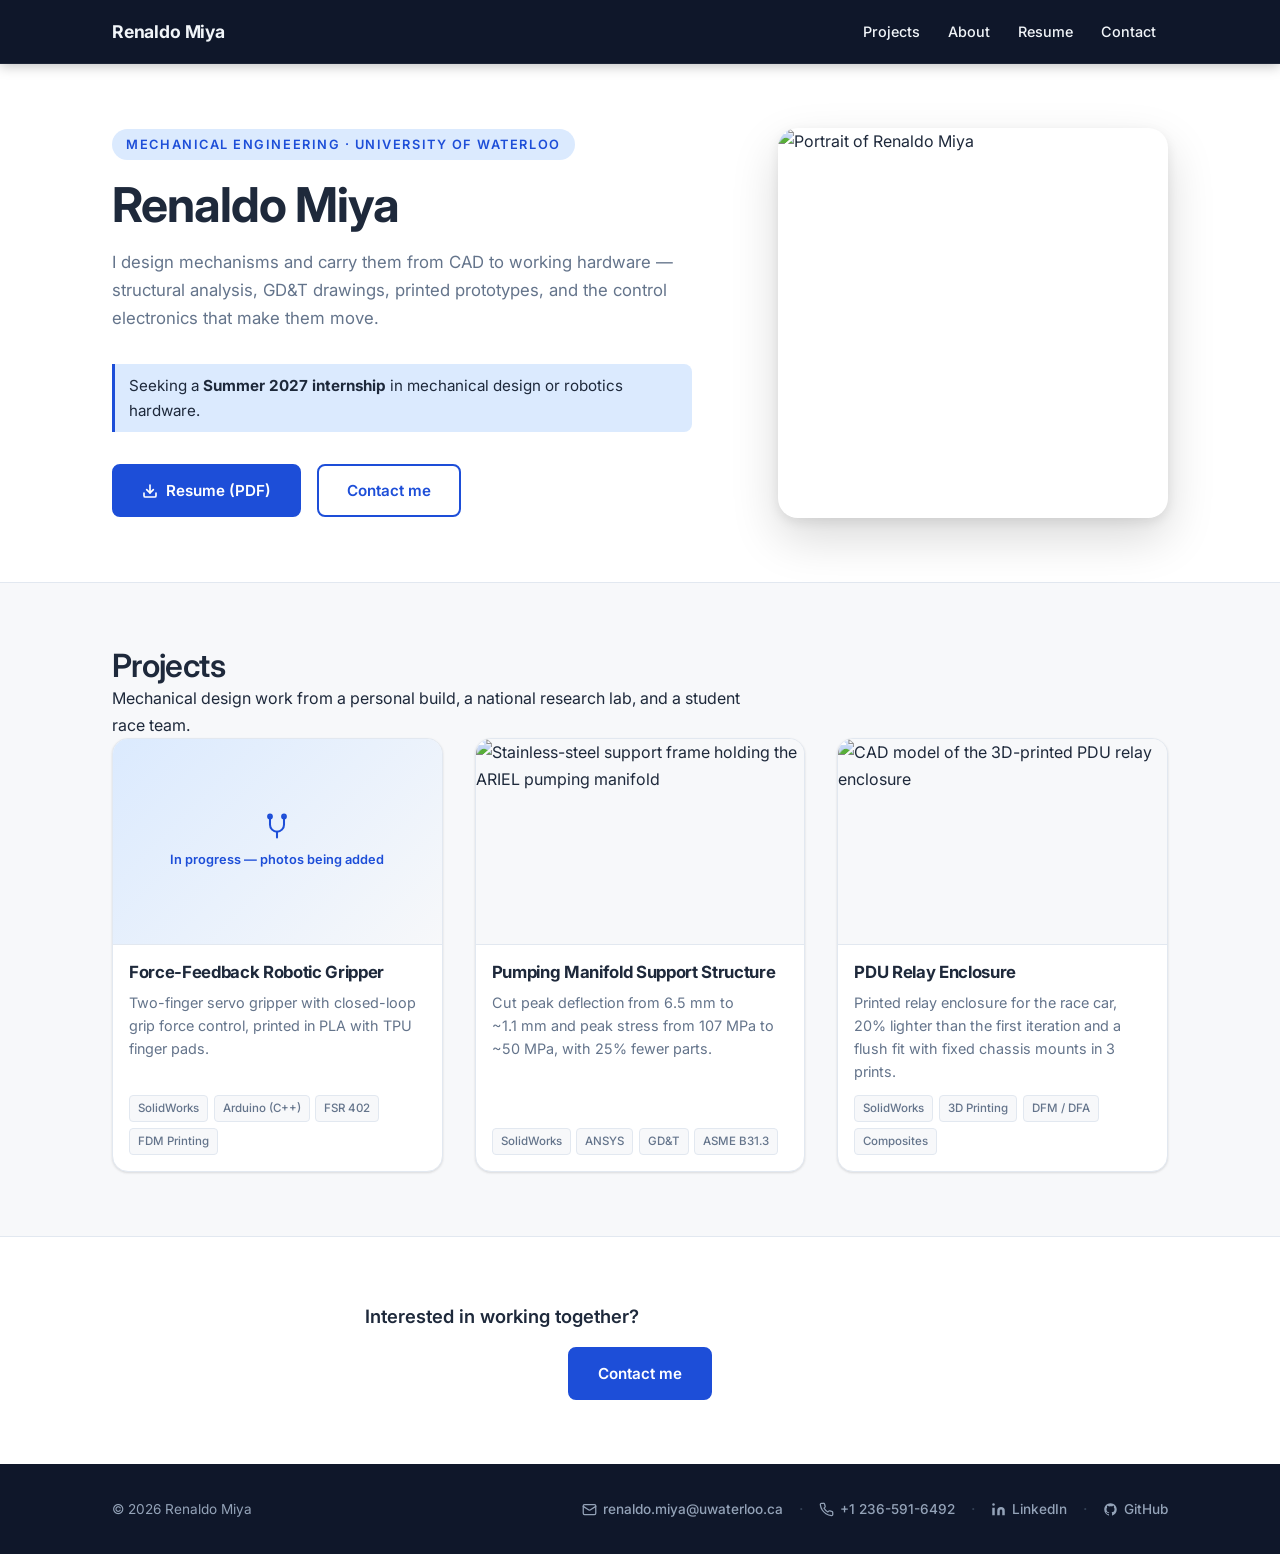
==== index.html @ df2f0bd7 "Restore the home hero photo, fill the PDU numbers, update the resume - index.html: the hero is back " ====
<!DOCTYPE html>
<html lang="en">
<head>
  <meta charset="UTF-8" />
  <meta name="viewport" content="width=device-width, initial-scale=1.0" />
  <meta name="description" content="Renaldo Miya — mechanical engineering student at the University of Waterloo. Mechanical design and robotics hardware projects, seeking a Summer 2027 internship." />
  <title>Renaldo Miya — Mechanical Design &amp; Robotics Hardware</title>
  <link rel="preconnect" href="https://fonts.googleapis.com" />
  <link rel="preconnect" href="https://fonts.gstatic.com" crossorigin />
  <link href="https://fonts.googleapis.com/css2?family=Inter:wght@400;500;600;700&display=swap" rel="stylesheet" />
  <link rel="stylesheet" href="style.css" />
</head>
<body>

  <!-- HEADER -->
  <header class="site-header">
    <div class="container nav-inner">
      <a class="nav-logo" href="index.html">Renaldo Miya</a>
      <nav aria-label="Main">
        <ul class="nav-links" role="list">
          <li><a href="projects.html">Projects</a></li>
          <li><a href="about.html">About</a></li>
          <li><a href="resume.html">Resume</a></li>
          <li><a href="contact.html">Contact</a></li>
        </ul>
      </nav>
    </div>
  </header>

  <main>

    <!-- HERO -->
    <section class="hero">
      <div class="container hero-inner">

        <div class="hero-content">
          <p class="hero-eyebrow">Mechanical Engineering &middot; University of Waterloo</p>
          <h1 class="hero-headline">Renaldo Miya</h1>
          <p class="hero-intro">
            I design mechanisms and carry them from CAD to working hardware &mdash; structural analysis,
            GD&amp;T drawings, printed prototypes, and the control electronics that make them move.
          </p>
          <p class="hero-seeking">
            Seeking a <strong>Summer 2027 internship</strong> in mechanical design or robotics hardware.
          </p>
          <div class="hero-cta">
            <a href="assets/resume.pdf" class="btn btn-primary">
              <svg width="16" height="16" viewBox="0 0 24 24" fill="none" stroke="currentColor" stroke-width="2.5" stroke-linecap="round" stroke-linejoin="round" aria-hidden="true"><path d="M21 15v4a2 2 0 01-2 2H5a2 2 0 01-2-2v-4"/><polyline points="7 10 12 15 17 10"/><line x1="12" y1="15" x2="12" y2="3"/></svg>
              Resume (PDF)
            </a>
            <a href="contact.html" class="btn btn-outline">Contact me</a>
          </div>
        </div>

        <div class="hero-photo-wrap">
          <img src="images/headshot.jpg" alt="Portrait of Renaldo Miya" class="hero-photo" />
        </div>

      </div>
    </section>

    <!-- PROJECTS -->
    <section class="section">
      <div class="container">

        <div class="section-header">
          <h2>Projects</h2>
          <p>Mechanical design work from a personal build, a national research lab, and a student race team.</p>
        </div>

        <div class="project-cards">

          <!-- Force-Feedback Robotic Gripper -->
          <a href="project-gripper.html" class="project-card">
            <div class="project-card__img-wrap">
              <!-- TODO: replace this placeholder with a still from images/gripper/, e.g.
                   <img src="images/gripper/gripper-cad.jpg" alt="CAD assembly of the two-finger force-feedback gripper" class="project-card__img" loading="lazy" /> -->
              <div class="project-card__placeholder">
                <svg width="28" height="28" viewBox="0 0 24 24" fill="none" stroke="currentColor" stroke-width="1.75" stroke-linecap="round" stroke-linejoin="round" aria-hidden="true"><path d="M6 3v7a6 6 0 006 6 6 6 0 006-6V3"/><path d="M12 16v5"/><circle cx="6" cy="3" r="1.6"/><circle cx="18" cy="3" r="1.6"/></svg>
                In progress &mdash; photos being added
              </div>
            </div>
            <div class="project-card__body">
              <h3 class="project-card__title">Force-Feedback Robotic Gripper</h3>
              <p class="project-card__outcome">Two-finger servo gripper with closed-loop grip force control, printed in PLA with TPU finger pads.</p>
              <p class="project-card__tags">
                <span class="project-card__tag">SolidWorks</span>
                <span class="project-card__tag">Arduino (C++)</span>
                <span class="project-card__tag">FSR 402</span>
                <span class="project-card__tag">FDM Printing</span>
              </p>
            </div>
          </a>

          <!-- Pumping Manifold Support Structure -->
          <a href="project-manifold.html" class="project-card">
            <div class="project-card__img-wrap">
              <img src="images/manifold-final.png" alt="Stainless-steel support frame holding the ARIEL pumping manifold" class="project-card__img" loading="lazy" />
            </div>
            <div class="project-card__body">
              <h3 class="project-card__title">Pumping Manifold Support Structure</h3>
              <p class="project-card__outcome">Cut peak deflection from 6.5&nbsp;mm to ~1.1&nbsp;mm and peak stress from 107&nbsp;MPa to ~50&nbsp;MPa, with 25% fewer parts.</p>
              <p class="project-card__tags">
                <span class="project-card__tag">SolidWorks</span>
                <span class="project-card__tag">ANSYS</span>
                <span class="project-card__tag">GD&amp;T</span>
                <span class="project-card__tag">ASME B31.3</span>
              </p>
            </div>
          </a>

          <!-- PDU Relay Enclosure -->
          <a href="project-pdu.html" class="project-card">
            <div class="project-card__img-wrap">
              <img src="images/pdu-cad-1.png" alt="CAD model of the 3D-printed PDU relay enclosure" class="project-card__img" loading="lazy" />
            </div>
            <div class="project-card__body">
              <h3 class="project-card__title">PDU Relay Enclosure</h3>
              <p class="project-card__outcome">Printed relay enclosure for the race car, 20% lighter than the first iteration and a flush fit with fixed chassis mounts in 3 prints.</p>
              <p class="project-card__tags">
                <span class="project-card__tag">SolidWorks</span>
                <span class="project-card__tag">3D Printing</span>
                <span class="project-card__tag">DFM / DFA</span>
                <span class="project-card__tag">Composites</span>
              </p>
            </div>
          </a>

        </div>
      </div>
    </section>

    <!-- CONTACT BAND -->
    <section class="contact-band">
      <div class="container">
        <p class="contact-band__line">Interested in working together?</p>
        <a href="contact.html" class="btn btn-primary">Contact me</a>
      </div>
    </section>

  </main>

  <!-- FOOTER -->
  <footer class="site-footer">
    <div class="container footer-inner">
      <p class="footer-copy">&copy; 2026 Renaldo Miya</p>
      <div class="footer-links">
        <a href="mailto:renaldo.miya@uwaterloo.ca">
          <svg width="15" height="15" viewBox="0 0 24 24" fill="none" stroke="currentColor" stroke-width="2" stroke-linecap="round" stroke-linejoin="round" aria-hidden="true"><rect x="2" y="4" width="20" height="16" rx="2"/><path d="m22 7-8.97 5.7a1.94 1.94 0 01-2.06 0L2 7"/></svg>
          renaldo.miya@uwaterloo.ca
        </a>
        <span class="footer-divider" aria-hidden="true">&middot;</span>
        <a href="tel:+12365916492">
          <svg width="15" height="15" viewBox="0 0 24 24" fill="none" stroke="currentColor" stroke-width="2" stroke-linecap="round" stroke-linejoin="round" aria-hidden="true"><path d="M22 16.92v3a2 2 0 01-2.18 2 19.79 19.79 0 01-8.63-3.07 19.5 19.5 0 01-6-6A19.79 19.79 0 012.12 4.18 2 2 0 014.11 2h3a2 2 0 012 1.72 12.84 12.84 0 00.7 2.81 2 2 0 01-.45 2.11L8.09 9.91a16 16 0 006 6l1.27-1.27a2 2 0 012.11-.45 12.84 12.84 0 002.81.7A2 2 0 0122 16.92z"/></svg>
          +1 236-591-6492
        </a>
        <span class="footer-divider" aria-hidden="true">&middot;</span>
        <a href="https://www.linkedin.com/in/renaldo-miya/" target="_blank" rel="noopener noreferrer">
          <svg width="15" height="15" viewBox="0 0 24 24" fill="currentColor" aria-hidden="true"><path d="M16 8a6 6 0 016 6v7h-4v-7a2 2 0 00-2-2 2 2 0 00-2 2v7h-4v-7a6 6 0 016-6zM2 9h4v12H2z"/><circle cx="4" cy="4" r="2"/></svg>
          LinkedIn
        </a>
        <span class="footer-divider" aria-hidden="true">&middot;</span>
        <a href="https://github.com/renaldomiya" target="_blank" rel="noopener noreferrer">
          <svg width="15" height="15" viewBox="0 0 24 24" fill="currentColor" aria-hidden="true"><path fill-rule="evenodd" clip-rule="evenodd" d="M12 2C6.477 2 2 6.477 2 12c0 4.418 2.865 8.166 6.839 9.489.5.092.682-.217.682-.482 0-.237-.009-.868-.013-1.703-2.782.604-3.369-1.342-3.369-1.342-.454-1.155-1.11-1.463-1.11-1.463-.908-.62.069-.608.069-.608 1.003.07 1.531 1.03 1.531 1.03.892 1.529 2.341 1.087 2.91.831.092-.646.35-1.086.636-1.336-2.22-.253-4.555-1.11-4.555-4.943 0-1.091.39-1.984 1.029-2.683-.103-.253-.446-1.27.098-2.647 0 0 .84-.269 2.75 1.025A9.578 9.578 0 0112 6.836c.85.004 1.705.114 2.504.336 1.909-1.294 2.747-1.025 2.747-1.025.546 1.377.203 2.394.1 2.647.64.699 1.028 1.592 1.028 2.683 0 3.842-2.339 4.687-4.566 4.935.359.309.678.919.678 1.852 0 1.336-.012 2.415-.012 2.743 0 .267.18.578.688.48C19.138 20.163 22 16.418 22 12c0-5.523-4.477-10-10-10z"/></svg>
          GitHub
        </a>
      </div>
    </div>
  </footer>

</body>
</html>
---- style.css ----
/* ============================================================
   TOKENS
   ============================================================ */
:root {
  --color-bg:           #f7f8fa;
  --color-surface:      #ffffff;
  --color-text:         #1e293b;
  --color-text-muted:   #64748b;
  --color-accent:       #1d4ed8;
  --color-accent-dark:  #1e40af;
  --color-accent-light: #dbeafe;
  --color-accent-mid:   #93c5fd;
  --color-border:       #e2e8f0;
  --color-nav-bg:       #0f172a;
  --color-nav-text:     #f1f5f9;
  --color-nav-hover:    #93c5fd;
  --color-footer-bg:    #0f172a;
  --color-footer-text:  #94a3b8;

  --font-sans: 'Inter', system-ui, -apple-system, sans-serif;
  --font-mono: 'JetBrains Mono', 'Fira Code', monospace;

  --radius-sm:  4px;
  --radius-md:  8px;
  --radius-lg:  16px;

  --shadow-sm:  0 1px 3px rgba(0,0,0,.08), 0 1px 2px rgba(0,0,0,.05);
  --shadow-md:  0 4px 12px rgba(0,0,0,.10), 0 2px 4px rgba(0,0,0,.06);
  --shadow-lg:  0 10px 30px rgba(0,0,0,.12);

  --space-xs:   0.25rem;
  --space-sm:   0.5rem;
  --space-md:   1rem;
  --space-lg:   2rem;
  --space-xl:   4rem;
  --space-2xl:  6rem;

  --max-width:  1120px;
  --nav-height: 64px;
}

/* ============================================================
   RESET & BASE
   ============================================================ */
*, *::before, *::after { box-sizing: border-box; margin: 0; padding: 0; }

html {
  font-size: 16px;
  scroll-behavior: smooth;
  -webkit-text-size-adjust: 100%;
}

body {
  font-family: var(--font-sans);
  background: var(--color-bg);
  color: var(--color-text);
  line-height: 1.65;
  min-height: 100vh;
  display: flex;
  flex-direction: column;
}

main { flex: 1; }

img { display: block; max-width: 100%; height: auto; }

a { color: var(--color-accent); text-decoration: none; }
a:hover { text-decoration: underline; }

ul, ol { list-style: none; }

/* ============================================================
   TYPOGRAPHY
   ============================================================ */
h1, h2, h3, h4 {
  line-height: 1.2;
  letter-spacing: -0.02em;
  color: var(--color-text);
}

h1 { font-size: clamp(2rem, 5vw, 3rem);   font-weight: 700; }
h2 { font-size: clamp(1.5rem, 3vw, 2rem); font-weight: 600; }
h3 { font-size: 1.2rem; font-weight: 600; }

p { max-width: 65ch; }

/* ============================================================
   LAYOUT UTILITIES
   ============================================================ */
.container {
  width: 100%;
  max-width: var(--max-width);
  margin-inline: auto;
  padding-inline: var(--space-lg);
}

.section {
  padding-block: var(--space-xl);
}

/* ============================================================
   BUTTONS
   ============================================================ */
.btn {
  display: inline-flex;
  align-items: center;
  gap: var(--space-sm);
  padding: 0.75rem 1.75rem;
  border-radius: var(--radius-md);
  font-family: var(--font-sans);
  font-size: 0.95rem;
  font-weight: 600;
  cursor: pointer;
  border: 2px solid transparent;
  transition: background 0.2s, color 0.2s, border-color 0.2s, transform 0.1s;
  text-decoration: none;
}

.btn:hover { transform: translateY(-1px); text-decoration: none; }
.btn:active { transform: translateY(0); }

.btn-primary {
  background: var(--color-accent);
  color: #fff;
  border-color: var(--color-accent);
}
.btn-primary:hover {
  background: var(--color-accent-dark);
  border-color: var(--color-accent-dark);
  color: #fff;
}

.btn-outline {
  background: transparent;
  color: var(--color-accent);
  border-color: var(--color-accent);
}

.btn-outline:hover {
  background: var(--color-accent-light);
}

/* ============================================================
   HEADER & NAVIGATION
   ============================================================ */
.site-header {
  position: sticky;
  top: 0;
  z-index: 100;
  background: var(--color-nav-bg);
  height: var(--nav-height);
  border-bottom: 1px solid rgba(255,255,255,.06);
  box-shadow: 0 2px 12px rgba(0,0,0,.25);
}

.nav-inner {
  height: 100%;
  display: flex;
  align-items: center;
  justify-content: space-between;
}

.nav-logo {
  font-size: 1.1rem;
  font-weight: 700;
  color: var(--color-nav-text);
  letter-spacing: -0.01em;
  white-space: nowrap;
  text-decoration: none;
}
.nav-logo:hover { color: var(--color-nav-hover); text-decoration: none; }

.nav-links {
  display: flex;
  align-items: center;
  gap: var(--space-xs);
}

.nav-links a {
  color: var(--color-nav-text);
  font-size: 0.9rem;
  font-weight: 500;
  padding: 0.4rem 0.75rem;
  border-radius: var(--radius-sm);
  transition: color 0.15s, background 0.15s;
  text-decoration: none;
}

.nav-links a:hover,
.nav-links a.active {
  color: var(--color-nav-hover);
  background: rgba(255,255,255,.07);
  text-decoration: none;
}

/* The nav needs no JavaScript: the links stay inline, and on small phones
   they wrap onto a second row rather than overflowing the viewport. */
@media (max-width: 560px) {
  .nav-inner { gap: var(--space-sm); }
  .nav-logo  { font-size: 1rem; }
  .nav-links { gap: 0; }
  .nav-links a { padding: 0.4rem 0.5rem; font-size: 0.85rem; }
}

@media (max-width: 440px) {
  .site-header { height: auto; }

  .nav-inner {
    flex-direction: column;
    align-items: flex-start;
    gap: 0.25rem;
    padding-block: 0.5rem;
  }

  .nav-links {
    width: 100%;
    justify-content: space-between;
  }

  .nav-links a { padding: 0.35rem 0.4rem; }
}

/* ============================================================
   FOOTER
   ============================================================ */
.site-footer {
  background: var(--color-footer-bg);
  color: var(--color-footer-text);
  padding-block: var(--space-lg);
  margin-top: auto;
}

.footer-inner {
  display: flex;
  align-items: center;
  justify-content: space-between;
  flex-wrap: wrap;
  gap: var(--space-md);
}

.footer-copy { font-size: 0.85rem; }

.footer-links {
  display: flex;
  align-items: center;
  flex-wrap: wrap;
  gap: 0.5rem var(--space-md);
}

.footer-links a {
  color: var(--color-footer-text);
  font-size: 0.85rem;
  font-weight: 500;
  transition: color 0.15s;
  text-decoration: none;
  display: flex;
  align-items: center;
  gap: 6px;
}

.footer-links a:hover { color: var(--color-nav-hover); text-decoration: none; }

.footer-divider { color: #334155; }

@media (max-width: 640px) {
  .footer-inner { flex-direction: column; align-items: flex-start; }

  /* Four contact links stack cleanly instead of running off the screen */
  .footer-links {
    flex-direction: column;
    align-items: flex-start;
    gap: 0.6rem;
  }

  .footer-divider { display: none; }
}

/* ============================================================
   HOME — HERO
   ============================================================ */
.hero {
  background: var(--color-surface);
  padding-block: var(--space-xl);
  border-bottom: 1px solid var(--color-border);
}

.hero-inner {
  display: grid;
  grid-template-columns: 1fr auto;
  gap: var(--space-xl);
  align-items: center;
}

.hero-content { max-width: 580px; }

.hero-eyebrow {
  display: inline-flex;
  align-items: center;
  gap: var(--space-sm);
  font-size: 0.8rem;
  font-weight: 600;
  letter-spacing: 0.12em;
  text-transform: uppercase;
  color: var(--color-accent);
  background: var(--color-accent-light);
  border-radius: 100px;
  padding: 0.3rem 0.9rem;
  margin-bottom: var(--space-md);
}

.hero-headline {
  margin-bottom: var(--space-md);
}

.hero-intro {
  color: var(--color-text-muted);
  font-size: 1.05rem;
  margin-bottom: var(--space-lg);
  max-width: 55ch;
}

.hero-seeking {
  display: inline-block;
  margin-bottom: var(--space-lg);
  padding: 0.55rem 0.9rem;
  border-left: 3px solid var(--color-accent);
  border-radius: 0 var(--radius-md) var(--radius-md) 0;
  background: var(--color-accent-light);
  color: var(--color-text);
  font-size: 0.95rem;
}

.hero-cta { display: flex; gap: var(--space-md); flex-wrap: wrap; }

/* Headshot */
.hero-photo-wrap {
  flex-shrink: 0;
}

.hero-photo {
  display: block;
  width: 390px;
  height: 390px;
  border-radius: 20px;
  object-fit: cover;
  object-position: center top;
  box-shadow: 0 20px 48px rgba(0,0,0,.15), 0 4px 12px rgba(0,0,0,.08);
}


@media (max-width: 720px) {
  .hero-inner {
    grid-template-columns: 1fr;
    gap: var(--space-lg);
  }

  .hero-photo-wrap {
    order: -1;
    display: flex;
    justify-content: center;
  }

  .hero-photo {
    width: 270px;
    height: 270px;
  }

  .hero { padding-block: var(--space-xl); }
}

/* ============================================================
   HOME — CONTACT BAND
   ============================================================ */
.contact-band {
  background: var(--color-surface);
  border-top: 1px solid var(--color-border);
  padding-block: var(--space-xl);
  text-align: center;
}

.contact-band__line {
  font-size: 1.15rem;
  font-weight: 600;
  color: var(--color-text);
  margin-bottom: var(--space-md);
}

/* ============================================================
   HOME — PREVIEW CARDS
   ============================================================ */

/* ============================================================
   UTILITIES
   ============================================================ */
.text-muted  { color: var(--color-text-muted); }
.text-accent { color: var(--color-accent); }
.text-center { text-align: center; }
.mt-sm { margin-top: var(--space-sm); }
.mt-md { margin-top: var(--space-md); }
.mt-lg { margin-top: var(--space-lg); }

/* ============================================================
   PROJECT TILE GRID
   ============================================================ */

/* ============================================================
   BACK LINK
   ============================================================ */
.back-link {
  display: inline-flex;
  align-items: center;
  gap: 6px;
  color: var(--color-text-muted);
  font-size: 0.875rem;
  font-weight: 500;
  text-decoration: none;
  transition: color 0.15s;
}

.back-link:hover { color: var(--color-accent); text-decoration: none; }

/* ============================================================
   PROJECT DETAIL PAGE
   ============================================================ */
.project-detail { padding-block: var(--space-xl); }

.project-detail__header {
  margin-bottom: var(--space-xl);
  padding-bottom: var(--space-lg);
  border-bottom: 2px solid var(--color-border);
}

.project-detail__header h1 {
  font-size: clamp(1.4rem, 3.5vw, 2.1rem);
  margin-block: var(--space-md) var(--space-sm);
}

/* ALTERNATING BLOCKS */
.project-block {
  display: grid;
  grid-template-columns: 1fr 1fr;
  gap: var(--space-xl);
  align-items: start;
  padding-block: var(--space-xl);
  border-bottom: 1px solid var(--color-border);
}

.project-block.photo-left .block-photo { order: -1; }

.project-block.text-only {
  grid-template-columns: minmax(0, 680px);
}

/* Blocks holding a table or a diagram use the full width; their prose stays narrow */
.project-block.text-only.is-wide { grid-template-columns: minmax(0, 1fr); }
.project-block.text-only.is-wide p { max-width: 70ch; }

/* Simple bulleted list inside a project block */
.plain-list {
  list-style: disc;
  padding-left: 1.1rem;
  margin-top: var(--space-sm);
  display: flex;
  flex-direction: column;
  gap: 0.45rem;
  color: var(--color-text-muted);
  font-size: 0.95rem;
}

/* Section label + heading */
.block-label {
  display: block;
  font-size: 0.7rem;
  font-weight: 700;
  letter-spacing: 0.12em;
  text-transform: uppercase;
  color: var(--color-accent);
  margin-bottom: 0.4rem;
}

.block-text h3 {
  font-size: 1.25rem;
  margin-bottom: var(--space-md);
}

.block-text p {
  color: var(--color-text-muted);
  line-height: 1.8;
  max-width: none;
}

.block-text p + p { margin-top: var(--space-md); }

/* Photo + caption */
.block-photo figure {
  width: 100%;
  overflow: hidden;
  border-radius: var(--radius-md);
  box-shadow: var(--shadow-sm);
  background: #ffffff;
}

.block-photo img {
  display: block;
  width: 100%;
  height: auto;
  max-height: 520px;
  object-fit: cover;
}

/* Portrait variant — white box shrinks to hug the image with even padding */
.block-photo--portrait {
  display: flex;
  justify-content: center;
  align-items: flex-start;
}

.block-photo--portrait figure {
  width: fit-content;
  max-width: 100%;
  padding: 0.5rem 4rem;
  margin: 0;
}

.block-photo--portrait img {
  width: auto;
  max-width: 100%;
  max-height: 320px;
  height: auto;
  object-fit: contain;
}@media (max-width: 720px) {
  .block-photo--portrait {
    justify-content: flex-start;
  }
}

.block-photo figcaption {
  font-style: italic;
  font-size: 0.8rem;
  color: var(--color-text-muted);
  margin-top: 0.5rem;
  text-align: center;
  line-height: 1.5;
}

/* Skill tags */
.skill-tags {
  display: flex;
  flex-wrap: wrap;
  gap: var(--space-sm);
  margin-top: var(--space-md);
}

.skill-tag {
  display: inline-block;
  background: var(--color-accent-light);
  color: var(--color-accent-dark);
  font-size: 0.8rem;
  font-weight: 600;
  padding: 0.3rem 0.75rem;
  border-radius: 100px;
  white-space: nowrap;
}

/* Bottom back-link row */
.detail-bottom-nav {
  display: flex;
  justify-content: flex-start;
  padding-top: var(--space-xl);
}@media (max-width: 720px) {
  .project-block {
    grid-template-columns: 1fr;
    gap: var(--space-lg);
  }
  /* Reset photo order on mobile — photo always follows its text */
  .project-block.photo-left .block-photo { order: 0; }
}

/* ============================================================
   RESUME PAGE
   ============================================================ */
.resume-page-top {
  display: flex;
  align-items: center;
  justify-content: space-between;
  flex-wrap: wrap;
  gap: var(--space-md);
  margin-bottom: var(--space-md);
}

.resume-note {
  color: var(--color-text-muted);
  font-size: 0.9rem;
  margin-bottom: var(--space-md);
}

/* The embed is a convenience; the download button and link below carry
   the page on browsers (most mobile ones) that cannot render PDFs inline. */
.resume-embed {
  width: 100%;
  height: min(1100px, 140vw);
  border: 1px solid var(--color-border);
  border-radius: var(--radius-lg);
  box-shadow: var(--shadow-sm);
  background: var(--color-surface);
  overflow: hidden;
}

.resume-embed object,
.resume-embed iframe {
  width: 100%;
  height: 100%;
  border: 0;
  display: block;
}

.resume-embed-fallback {
  padding: var(--space-lg);
  text-align: center;
  color: var(--color-text-muted);
}

.resume-fallback-link {
  margin-top: var(--space-md);
  color: var(--color-text-muted);
  font-size: 0.9rem;
}

/* Phone browsers render a blank viewer instead of the PDF, so the embed is
   replaced there by a button that opens it in the device's own viewer. */
.resume-mobile-open { display: none; }@media (max-width: 640px) {
  .resume-embed { display: none; }

  .resume-mobile-open {
    display: flex;
    flex-direction: column;
    align-items: flex-start;
    gap: 0.75rem;
    padding: var(--space-lg);
    border: 1px solid var(--color-border);
    border-radius: var(--radius-lg);
    background: var(--color-surface);
    box-shadow: var(--shadow-sm);
    color: var(--color-text-muted);
    font-size: 0.88rem;
  }
}

/* ============================================================
   ABOUT PAGE
   Every section shares one centred column, so text, lists, and
   images line up on the same left and right edges.
   ============================================================ */
.about-col {
  max-width: 760px;
  margin-inline: auto;
}

.about-block { padding-block: var(--space-lg); }
.about-block:first-child { padding-top: 0; }

/* A single thin divider between sections */
.about-block + .about-block { border-top: 1px solid var(--color-border); }

.about-intro {
  display: grid;
  grid-template-columns: 1fr 220px;
  gap: var(--space-lg);
  align-items: start;
}

.about-intro-text h1 { margin-bottom: var(--space-md); }

.about-intro-text p {
  color: var(--color-text-muted);
  line-height: 1.8;
  font-size: 1.02rem;
}

.about-intro-text p + p { margin-top: var(--space-md); }

.about-photo {
  display: block;
  width: 100%;
  aspect-ratio: 3 / 4;
  object-fit: cover;
  object-position: center top;
  border-radius: var(--radius-lg);
  box-shadow: var(--shadow-md);
  background: #ffffff;
}

.about-block h2 {
  font-size: 1.35rem;
  margin-bottom: var(--space-sm);
}

/* Two equal cards, side by side */
.hobby-grid {
  display: grid;
  grid-template-columns: repeat(2, 1fr);
  gap: var(--space-md);
  margin-top: var(--space-md);
}

.hobby-card {
  background: var(--color-surface);
  border: 1px solid var(--color-border);
  border-radius: var(--radius-lg);
  overflow: hidden;
  box-shadow: var(--shadow-sm);
  display: flex;
  flex-direction: column;
}

.hobby-card__img-wrap {
  width: 100%;
  height: 180px;
  overflow: hidden;
  background: #ffffff;
  flex-shrink: 0;
}

.hobby-card__img {
  width: 100%;
  height: 100%;
  object-fit: cover;
  display: block;
}

.hobby-card__body {
  padding: var(--space-md);
  flex: 1;
}

.hobby-card__body h3 {
  font-size: 1rem;
  margin-bottom: var(--space-sm);
}

.hobby-card__body p {
  color: var(--color-text-muted);
  font-size: 0.9rem;
  line-height: 1.7;
}

.about-closing {
  max-width: none;
  padding-top: var(--space-lg);
  border-top: 1px solid var(--color-border);
  color: var(--color-text-muted);
  font-size: 0.95rem;
}@media (max-width: 680px) {
  .about-intro { grid-template-columns: 1fr; }

  /* Photo above the text on mobile */
  .about-intro .about-photo {
    order: -1;
    width: 180px;
    aspect-ratio: 1;
    margin-inline: auto;
  }

  .hobby-grid { grid-template-columns: 1fr; }
}

/* ============================================================
   CONTACT PAGE
   ============================================================ */
.contact-wrap {
  max-width: 900px;
  margin-inline: auto;
  text-align: center;
}

.contact-intro {
  color: var(--color-text-muted);
  font-size: 1.05rem;
  line-height: 1.75;
  margin-top: var(--space-md);
  margin-bottom: var(--space-xl);
  margin-inline: auto;
  max-width: 60ch;
}

/* One row on desktop, stacked on mobile */
.contact-list {
  display: grid;
  grid-template-columns: repeat(3, 1fr);
  gap: var(--space-md);
  text-align: left;
}

.contact-item {
  display: flex;
  align-items: center;
  gap: var(--space-md);
  height: 100%;
  background: var(--color-surface);
  border: 1px solid var(--color-border);
  border-radius: var(--radius-md);
  padding: 1rem 1.25rem;
  text-decoration: none;
  color: inherit;
  box-shadow: var(--shadow-sm);
  transition: border-color 0.15s, box-shadow 0.15s, transform 0.15s;
}

.contact-item:hover {
  border-color: var(--color-accent);
  box-shadow: var(--shadow-md);
  transform: translateY(-2px);
  text-decoration: none;
  color: inherit;
}

.contact-item-icon {
  width: 40px;
  height: 40px;
  border-radius: var(--radius-md);
  background: var(--color-accent-light);
  display: flex;
  align-items: center;
  justify-content: center;
  flex-shrink: 0;
  color: var(--color-accent);
}

.contact-item-label {
  font-size: 0.72rem;
  font-weight: 700;
  letter-spacing: 0.1em;
  text-transform: uppercase;
  color: var(--color-text-muted);
  margin-bottom: 2px;
}

.contact-item-value {
  font-size: 0.82rem;
  font-weight: 600;
  color: var(--color-text);
  line-height: 1.5;
  overflow-wrap: break-word;
}

@media (max-width: 820px) {
  .contact-item-value { font-size: 0.95rem; }
}@media (max-width: 820px) {
  .contact-list { grid-template-columns: 1fr; }
}

/* ============================================================
   PROJECT CARDS (home + projects pages)
   ============================================================ */
.project-cards {
  display: grid;
  grid-template-columns: repeat(auto-fit, minmax(300px, 1fr));
  gap: var(--space-lg);
}

.project-card {
  display: flex;
  flex-direction: column;
  background: var(--color-surface);
  border: 1px solid var(--color-border);
  border-radius: var(--radius-lg);
  box-shadow: var(--shadow-sm);
  overflow: hidden;
  text-decoration: none;
  color: inherit;
  transition: border-color 0.2s ease, box-shadow 0.2s ease, transform 0.2s ease;
}

.project-card:hover {
  border-color: var(--color-accent);
  box-shadow: var(--shadow-md);
  transform: translateY(-3px);
  text-decoration: none;
}

.project-card__img-wrap {
  aspect-ratio: 16 / 10;
  background: var(--color-bg);
  border-bottom: 1px solid var(--color-border);
  overflow: hidden;
}

.project-card__img {
  width: 100%;
  height: 100%;
  object-fit: cover;
  display: block;
}

/* Stands in for a photo that does not exist yet */
.project-card__placeholder {
  width: 100%;
  height: 100%;
  display: flex;
  flex-direction: column;
  align-items: center;
  justify-content: center;
  gap: 0.5rem;
  background: linear-gradient(135deg, var(--color-accent-light), var(--color-bg));
  color: var(--color-accent);
  font-size: 0.8rem;
  font-weight: 600;
  text-align: center;
  padding: var(--space-md);
}

.project-card__body {
  display: flex;
  flex-direction: column;
  gap: 0.5rem;
  padding: var(--space-md);
  flex: 1;
}

.project-card__title {
  font-size: 1.05rem;
  font-weight: 700;
  color: var(--color-text);
  line-height: 1.35;
}

.project-card:hover .project-card__title { color: var(--color-accent); }

.project-card__outcome {
  color: var(--color-text-muted);
  font-size: 0.9rem;
  line-height: 1.6;
  flex: 1;
}

.project-card__tags {
  display: flex;
  flex-wrap: wrap;
  gap: 0.35rem;
  margin-top: 0.25rem;
}

.project-card__tag {
  padding: 0.18rem 0.5rem;
  border-radius: var(--radius-sm);
  border: 1px solid var(--color-border);
  background: var(--color-bg);
  color: var(--color-text-muted);
  font-size: 0.72rem;
  font-weight: 500;
}

/* ============================================================
   PROJECT PAGE COMPONENTS
   ============================================================ */
/* Status badge beside a project title */
.status-badge {
  display: inline-flex;
  align-items: center;
  gap: 0.45rem;
  margin-top: var(--space-sm);
  padding: 0.3rem 0.75rem;
  border-radius: 999px;
  background: #fef3c7;
  border: 1px solid #fcd34d;
  color: #92400e;
  font-size: 0.8rem;
  font-weight: 600;
}

.status-badge::before {
  content: '';
  width: 7px;
  height: 7px;
  border-radius: 50%;
  background: #d97706;
  flex-shrink: 0;
}

/* Headline numbers across the top of a project page */
.results-strip {
  display: grid;
  grid-template-columns: repeat(auto-fit, minmax(190px, 1fr));
  gap: var(--space-md);
  margin-bottom: var(--space-xl);
}

/* A strip inside a section sits closer to the prose that follows it */
.block-text .results-strip {
  margin-top: var(--space-sm);
  margin-bottom: var(--space-md);
}

.result-stat {
  background: var(--color-surface);
  border: 1px solid var(--color-border);
  border-left: 3px solid var(--color-accent);
  border-radius: var(--radius-md);
  box-shadow: var(--shadow-sm);
  padding: var(--space-md);
}

.result-stat__value {
  font-size: 1.25rem;
  font-weight: 700;
  color: var(--color-accent);
  line-height: 1.25;
}

.result-stat__label {
  margin-top: 4px;
  color: var(--color-text-muted);
  font-size: 0.82rem;
}

/* Requirement / spec rows */
.spec-list {
  list-style: none;
  display: flex;
  flex-direction: column;
  gap: 0.6rem;
  margin-top: var(--space-sm);
}

.spec-list li {
  display: flex;
  flex-wrap: wrap;
  gap: 0.35rem 0.75rem;
  padding-bottom: 0.6rem;
  border-bottom: 1px dashed var(--color-border);
  font-size: 0.9rem;
}

.spec-list li:last-child { border-bottom: 0; padding-bottom: 0; }

.spec-list dfn,
.spec-name {
  font-style: normal;
  font-weight: 600;
  color: var(--color-text);
  min-width: 190px;
}

.spec-value { color: var(--color-text-muted); }

.spec-value.is-tbd {
  color: #92400e;
  background: #fef3c7;
  border-radius: var(--radius-sm);
  padding: 0 0.4rem;
  font-size: 0.82rem;
  font-weight: 600;
}

/* Test plan table */
.table-scroll { overflow-x: auto; margin-top: var(--space-md); }

.data-table {
  width: 100%;
  border-collapse: collapse;
  min-width: 540px;
  background: var(--color-surface);
  border: 1px solid var(--color-border);
  border-radius: var(--radius-md);
  font-size: 0.875rem;
}

.data-table caption {
  caption-side: top;
  text-align: left;
  color: var(--color-text-muted);
  font-size: 0.85rem;
  padding-bottom: var(--space-sm);
}

.data-table th,
.data-table td {
  padding: 0.65rem 0.85rem;
  text-align: left;
  border-bottom: 1px solid var(--color-border);
  vertical-align: top;
}

.data-table thead th {
  background: var(--color-bg);
  color: var(--color-text);
  font-weight: 600;
  font-size: 0.8rem;
  letter-spacing: 0.02em;
  text-transform: uppercase;
}

.data-table tbody tr:last-child td { border-bottom: 0; }

.data-table td.is-pending {
  color: var(--color-text-muted);
  font-style: italic;
}

/* Inline video, used once clips are added to images/gripper/ */
.video-figure {
  margin-top: var(--space-md);
  border: 1px solid var(--color-border);
  border-radius: var(--radius-md);
  overflow: hidden;
  background: var(--color-surface);
}

.video-figure video {
  width: 100%;
  height: auto;
  display: block;
  background: #000000;
}

.video-figure figcaption {
  padding: 0.6rem var(--space-md);
  color: var(--color-text-muted);
  font-size: 0.82rem;
  border-top: 1px solid var(--color-border);
}

.media-pending {
  margin-top: var(--space-md);
  padding: var(--space-lg);
  border: 1px dashed var(--color-border);
  border-radius: var(--radius-md);
  background: var(--color-surface);
  color: var(--color-text-muted);
  font-size: 0.88rem;
  text-align: center;
}

/* Control-loop diagram */
.loop-diagram {
  margin-top: var(--space-md);
  padding: var(--space-md);
  background: var(--color-surface);
  border: 1px solid var(--color-border);
  border-radius: var(--radius-md);
  overflow-x: auto;
}

.loop-diagram svg { width: 100%; height: auto; min-width: 460px; display: block; }

/* ============================================================
   EXPERIENCE LIST (about page)
   ============================================================ */
.exp-list {
  list-style: none;
  display: flex;
  flex-direction: column;
  margin-top: var(--space-md);
}

.exp-list > li {
  padding: var(--space-md) 0;
  border-bottom: 1px solid var(--color-border);
}

.exp-list > li:last-child { border-bottom: 0; }

.exp-row {
  display: flex;
  max-width: none;
  flex-wrap: wrap;
  align-items: baseline;
  gap: 0.25rem 0.75rem;
}

.exp-role {
  font-weight: 700;
  color: var(--color-text);
  font-size: 0.975rem;
}

.exp-org { color: var(--color-accent); font-weight: 600; font-size: 0.95rem; }

.exp-dates {
  margin-left: auto;
  color: var(--color-text-muted);
  font-size: 0.85rem;
  white-space: nowrap;
}

.exp-line {
  margin-top: 0.3rem;
  color: var(--color-text-muted);
  font-size: 0.9rem;
  line-height: 1.65;
}

.exp-link { font-size: 0.85rem; font-weight: 600; white-space: nowrap; }@media (max-width: 560px) {
  .exp-dates { margin-left: 0; width: 100%; }
}

/* ============================================================
   REDIRECT STUB PAGES
   ============================================================ */
.redirect-page {
  max-width: 44ch;
  margin: 0 auto;
  padding-block: var(--space-2xl);
  text-align: center;
}

.redirect-page p { color: var(--color-text-muted); margin-bottom: var(--space-md); }

/* ============================================================
   PRINT STYLES
   ============================================================ */
@media print {
  .site-header,
  .site-footer,
  .resume-page-top > .btn,
  .resume-note,
  .resume-mobile-open,
  .resume-fallback-link { display: none; }

  .resume-page-top { margin: 0; }
  .section { padding-block: 0; }
  body { background: #fff; }

  a[href]::after { content: none; }
}
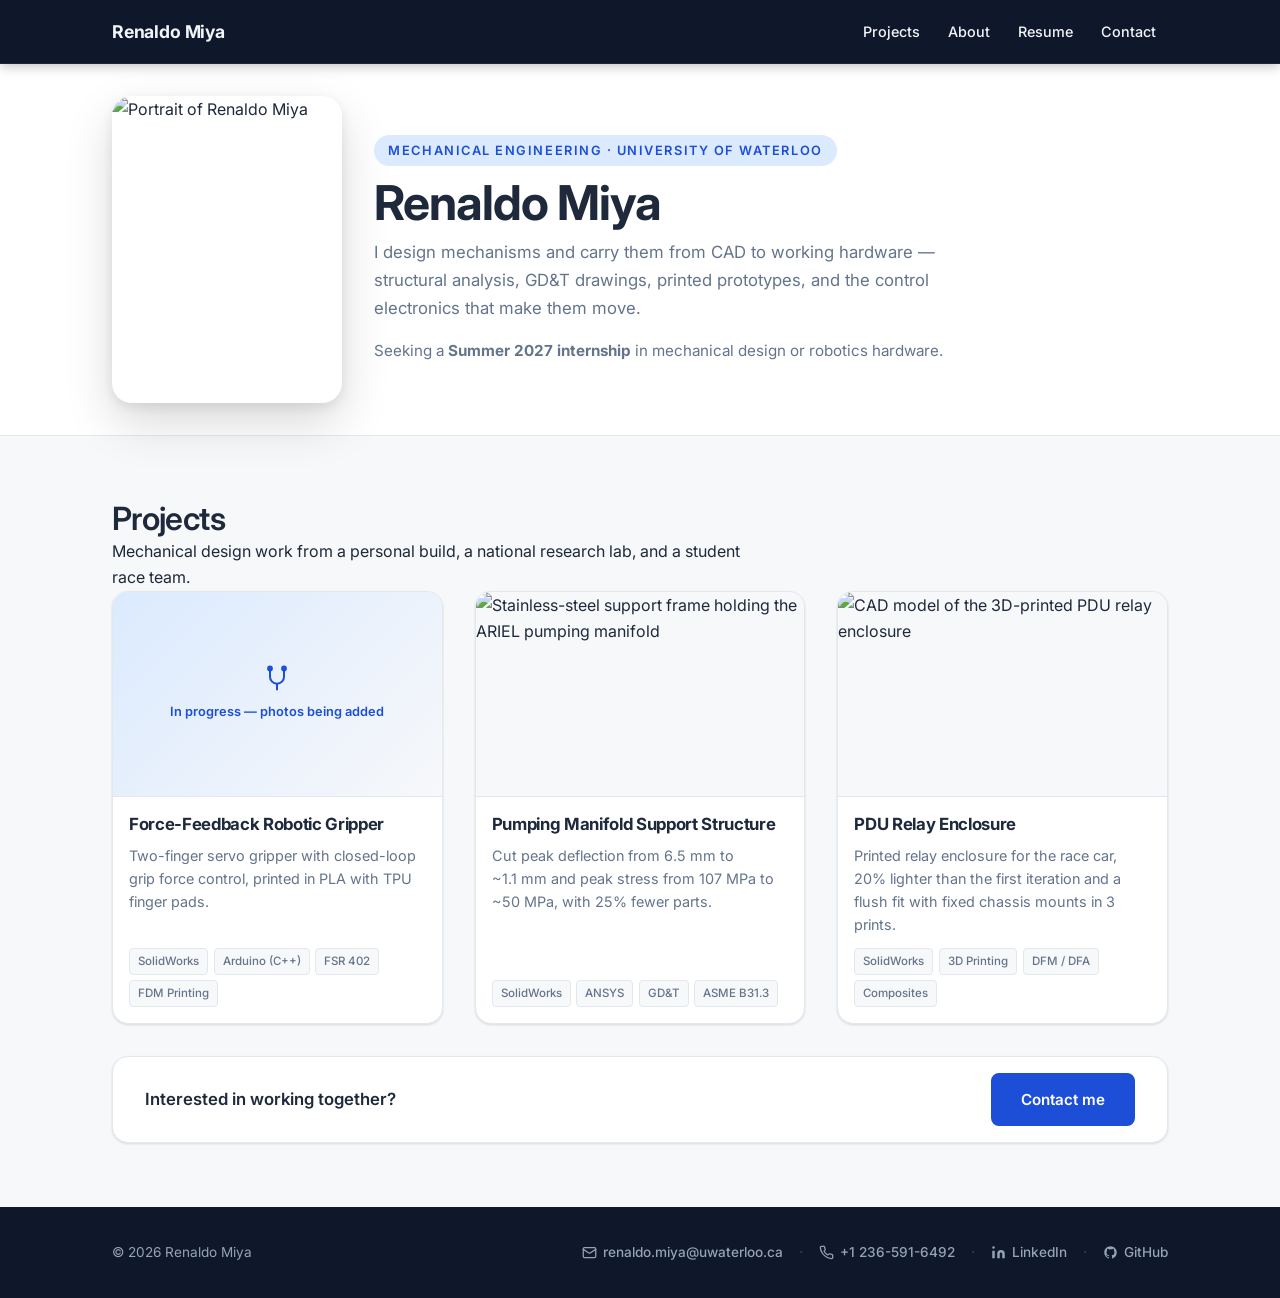
==== commit e081e2f5: "Rework the home hero, move the contact link into the projects grid Hero - Two columns with the photo" ====
--- a/index.html
+++ b/index.html
@@ -33,6 +33,10 @@
     <section class="hero">
       <div class="container hero-inner">
 
+        <div class="hero-photo-wrap">
+          <img src="images/headshot.jpg" alt="Portrait of Renaldo Miya" class="hero-photo" />
+        </div>
+
         <div class="hero-content">
           <p class="hero-eyebrow">Mechanical Engineering &middot; University of Waterloo</p>
           <h1 class="hero-headline">Renaldo Miya</h1>
@@ -43,17 +47,6 @@
           <p class="hero-seeking">
             Seeking a <strong>Summer 2027 internship</strong> in mechanical design or robotics hardware.
           </p>
-          <div class="hero-cta">
-            <a href="assets/resume.pdf" class="btn btn-primary">
-              <svg width="16" height="16" viewBox="0 0 24 24" fill="none" stroke="currentColor" stroke-width="2.5" stroke-linecap="round" stroke-linejoin="round" aria-hidden="true"><path d="M21 15v4a2 2 0 01-2 2H5a2 2 0 01-2-2v-4"/><polyline points="7 10 12 15 17 10"/><line x1="12" y1="15" x2="12" y2="3"/></svg>
-              Resume (PDF)
-            </a>
-            <a href="contact.html" class="btn btn-outline">Contact me</a>
-          </div>
-        </div>
-
-        <div class="hero-photo-wrap">
-          <img src="images/headshot.jpg" alt="Portrait of Renaldo Miya" class="hero-photo" />
         </div>
 
       </div>
@@ -127,14 +120,13 @@
           </a>
 
         </div>
-      </div>
-    </section>
 
-    <!-- CONTACT BAND -->
-    <section class="contact-band">
-      <div class="container">
-        <p class="contact-band__line">Interested in working together?</p>
-        <a href="contact.html" class="btn btn-primary">Contact me</a>
+        <!-- Spans the grid width, so its edges line up with the cards -->
+        <div class="projects-cta">
+          <p class="projects-cta__line">Interested in working together?</p>
+          <a href="contact.html" class="btn btn-primary">Contact me</a>
+        </div>
+
       </div>
     </section>
 
--- a/style.css
+++ b/style.css
@@ -130,16 +130,6 @@
   color: #fff;
 }
 
-.btn-outline {
-  background: transparent;
-  color: var(--color-accent);
-  border-color: var(--color-accent);
-}
-
-.btn-outline:hover {
-  background: var(--color-accent-light);
-}
-
 /* ============================================================
    HEADER & NAVIGATION
    ============================================================ */
@@ -280,18 +270,19 @@
    ============================================================ */
 .hero {
   background: var(--color-surface);
-  padding-block: var(--space-xl);
+  padding-block: var(--space-lg);
   border-bottom: 1px solid var(--color-border);
 }
 
+/* Photo left, text right */
 .hero-inner {
   display: grid;
-  grid-template-columns: 1fr auto;
-  gap: var(--space-xl);
-  align-items: center;
-}
-
-.hero-content { max-width: 580px; }
+  grid-template-columns: 230px minmax(0, 1fr);
+  gap: var(--space-lg);
+  align-items: center;
+}
+
+.hero-content { max-width: 620px; }
 
 .hero-eyebrow {
   display: inline-flex;
@@ -305,89 +296,83 @@
   background: var(--color-accent-light);
   border-radius: 100px;
   padding: 0.3rem 0.9rem;
+  margin-bottom: var(--space-sm);
+}
+
+.hero-headline { margin-bottom: var(--space-sm); }
+
+.hero-intro {
+  color: var(--color-text-muted);
+  font-size: 1.05rem;
   margin-bottom: var(--space-md);
-}
-
-.hero-headline {
-  margin-bottom: var(--space-md);
-}
-
-.hero-intro {
-  color: var(--color-text-muted);
-  font-size: 1.05rem;
-  margin-bottom: var(--space-lg);
-  max-width: 55ch;
+  max-width: 58ch;
 }
 
 .hero-seeking {
-  display: inline-block;
-  margin-bottom: var(--space-lg);
-  padding: 0.55rem 0.9rem;
-  border-left: 3px solid var(--color-accent);
-  border-radius: 0 var(--radius-md) var(--radius-md) 0;
-  background: var(--color-accent-light);
-  color: var(--color-text);
+  color: var(--color-text-muted);
   font-size: 0.95rem;
 }
 
-.hero-cta { display: flex; gap: var(--space-md); flex-wrap: wrap; }
-
 /* Headshot */
-.hero-photo-wrap {
-  flex-shrink: 0;
-}
+.hero-photo-wrap { flex-shrink: 0; }
 
 .hero-photo {
   display: block;
-  width: 390px;
-  height: 390px;
+  width: 230px;
+  aspect-ratio: 3 / 4;
   border-radius: 20px;
   object-fit: cover;
   object-position: center top;
   box-shadow: 0 20px 48px rgba(0,0,0,.15), 0 4px 12px rgba(0,0,0,.08);
 }
 
-
-@media (max-width: 720px) {
+@media (max-width: 767px) {
   .hero-inner {
     grid-template-columns: 1fr;
-    gap: var(--space-lg);
+    gap: var(--space-md);
   }
 
-  .hero-photo-wrap {
-    order: -1;
-    display: flex;
-    justify-content: center;
+  /* Photo on top, text below, everything left-aligned */
+  .hero-photo {
+    width: min(60vw, 280px);
   }
 
-  .hero-photo {
-    width: 270px;
-    height: 270px;
-  }
-
-  .hero { padding-block: var(--space-xl); }
-}
-
-/* ============================================================
-   HOME — CONTACT BAND
-   ============================================================ */
-.contact-band {
+  .hero-content { max-width: none; }
+}
+
+/* ============================================================
+   HOME — PROJECTS CTA ROW
+   Sits directly under the grid and shares its edges.
+   ============================================================ */
+.projects-cta {
+  display: flex;
+  align-items: center;
+  justify-content: space-between;
+  flex-wrap: wrap;
+  gap: var(--space-md);
+  margin-top: var(--space-lg);
+  padding: var(--space-md) var(--space-lg);
   background: var(--color-surface);
-  border-top: 1px solid var(--color-border);
-  padding-block: var(--space-xl);
-  text-align: center;
-}
-
-.contact-band__line {
-  font-size: 1.15rem;
+  border: 1px solid var(--color-border);
+  border-radius: var(--radius-lg);
+  box-shadow: var(--shadow-sm);
+}
+
+/* Overrides the global p max-width, which would otherwise size this line */
+.projects-cta__line {
+  max-width: none;
+  font-size: 1.05rem;
   font-weight: 600;
   color: var(--color-text);
-  margin-bottom: var(--space-md);
-}
-
-/* ============================================================
-   HOME — PREVIEW CARDS
-   ============================================================ */
+}
+
+@media (max-width: 640px) {
+  .projects-cta {
+    flex-direction: column;
+    align-items: flex-start;
+    padding: var(--space-md);
+  }
+}
 
 /* ============================================================
    UTILITIES
@@ -398,10 +383,6 @@
 .mt-sm { margin-top: var(--space-sm); }
 .mt-md { margin-top: var(--space-md); }
 .mt-lg { margin-top: var(--space-lg); }
-
-/* ============================================================
-   PROJECT TILE GRID
-   ============================================================ */
 
 /* ============================================================
    BACK LINK
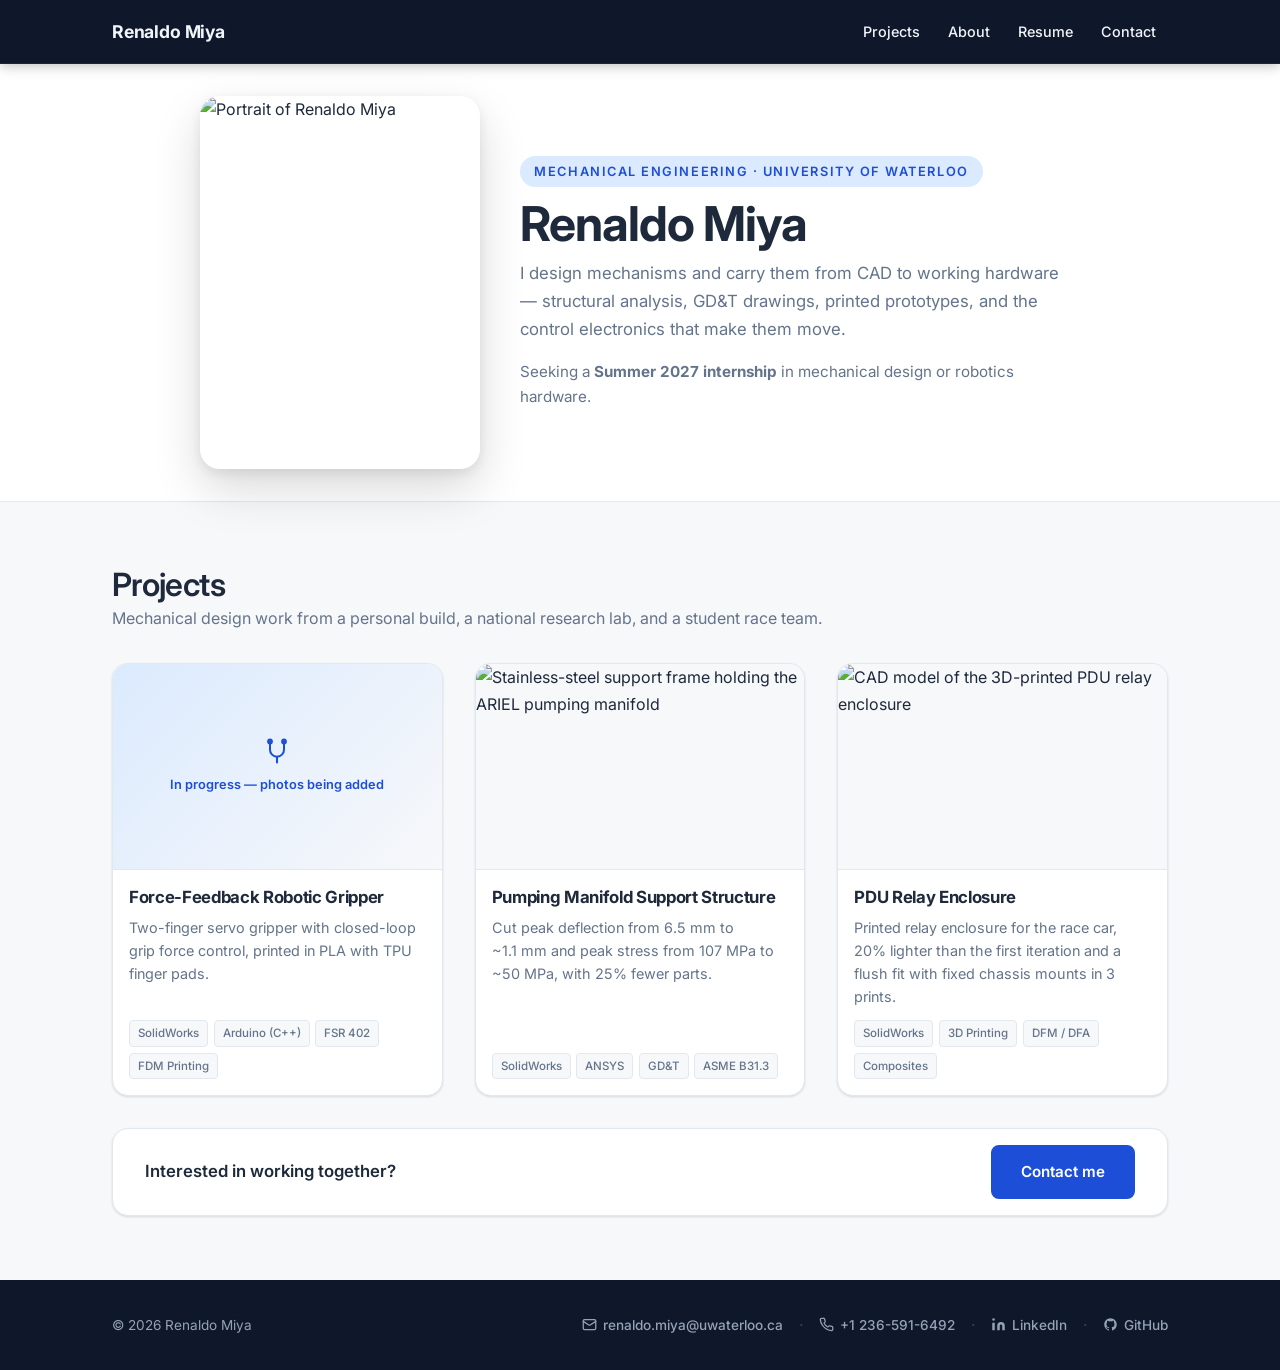
==== commit 2cebb175: "Open the resume PDF directly from the nav, and fix the projects subtitle - assets/resume.pdf updated" ====
--- a/index.html
+++ b/index.html
@@ -20,7 +20,7 @@
         <ul class="nav-links" role="list">
           <li><a href="projects.html">Projects</a></li>
           <li><a href="about.html">About</a></li>
-          <li><a href="resume.html">Resume</a></li>
+          <li><a href="assets/resume.pdf" target="_blank" rel="noopener noreferrer">Resume</a></li>
           <li><a href="contact.html">Contact</a></li>
         </ul>
       </nav>
--- a/style.css
+++ b/style.css
@@ -274,15 +274,16 @@
   border-bottom: 1px solid var(--color-border);
 }
 
-/* Photo left, text right */
+/* Photo and text sit as one centred group */
 .hero-inner {
-  display: grid;
-  grid-template-columns: 230px minmax(0, 1fr);
-  gap: var(--space-lg);
-  align-items: center;
-}
-
-.hero-content { max-width: 620px; }
+  display: flex;
+  justify-content: center;
+  align-items: center;
+  gap: 40px;
+}
+
+/* The group is centred; the text inside stays left-aligned */
+.hero-content { max-width: 560px; }
 
 .hero-eyebrow {
   display: inline-flex;
@@ -318,7 +319,8 @@
 
 .hero-photo {
   display: block;
-  width: 230px;
+  width: 280px;
+  flex-shrink: 0;
   aspect-ratio: 3 / 4;
   border-radius: 20px;
   object-fit: cover;
@@ -327,17 +329,30 @@
 }
 
 @media (max-width: 767px) {
+  /* Photo above the text, the stack centred */
   .hero-inner {
-    grid-template-columns: 1fr;
+    flex-direction: column;
+    align-items: center;
     gap: var(--space-md);
   }
 
-  /* Photo on top, text below, everything left-aligned */
-  .hero-photo {
-    width: min(60vw, 280px);
+  .hero-photo { width: min(60vw, 300px); }
+
+  .hero-content {
+    width: 100%;
+    max-width: 420px;
   }
-
-  .hero-content { max-width: none; }
+}
+
+/* ============================================================
+   HOME — SECTION HEADING
+   ============================================================ */
+.section-header { margin-bottom: var(--space-lg); }
+
+/* Overrides the global 65ch cap so the line does not wrap on desktop */
+.section-header p {
+  max-width: none;
+  color: var(--color-text-muted);
 }
 
 /* ============================================================
@@ -558,76 +573,6 @@
 }
 
 /* ============================================================
-   RESUME PAGE
-   ============================================================ */
-.resume-page-top {
-  display: flex;
-  align-items: center;
-  justify-content: space-between;
-  flex-wrap: wrap;
-  gap: var(--space-md);
-  margin-bottom: var(--space-md);
-}
-
-.resume-note {
-  color: var(--color-text-muted);
-  font-size: 0.9rem;
-  margin-bottom: var(--space-md);
-}
-
-/* The embed is a convenience; the download button and link below carry
-   the page on browsers (most mobile ones) that cannot render PDFs inline. */
-.resume-embed {
-  width: 100%;
-  height: min(1100px, 140vw);
-  border: 1px solid var(--color-border);
-  border-radius: var(--radius-lg);
-  box-shadow: var(--shadow-sm);
-  background: var(--color-surface);
-  overflow: hidden;
-}
-
-.resume-embed object,
-.resume-embed iframe {
-  width: 100%;
-  height: 100%;
-  border: 0;
-  display: block;
-}
-
-.resume-embed-fallback {
-  padding: var(--space-lg);
-  text-align: center;
-  color: var(--color-text-muted);
-}
-
-.resume-fallback-link {
-  margin-top: var(--space-md);
-  color: var(--color-text-muted);
-  font-size: 0.9rem;
-}
-
-/* Phone browsers render a blank viewer instead of the PDF, so the embed is
-   replaced there by a button that opens it in the device's own viewer. */
-.resume-mobile-open { display: none; }@media (max-width: 640px) {
-  .resume-embed { display: none; }
-
-  .resume-mobile-open {
-    display: flex;
-    flex-direction: column;
-    align-items: flex-start;
-    gap: 0.75rem;
-    padding: var(--space-lg);
-    border: 1px solid var(--color-border);
-    border-radius: var(--radius-lg);
-    background: var(--color-surface);
-    box-shadow: var(--shadow-sm);
-    color: var(--color-text-muted);
-    font-size: 0.88rem;
-  }
-}
-
-/* ============================================================
    ABOUT PAGE
    Every section shares one centred column, so text, lists, and
    images line up on the same left and right edges.
@@ -676,53 +621,45 @@
   margin-bottom: var(--space-sm);
 }
 
-/* Two equal cards, side by side */
-.hobby-grid {
+/* One activity, so it gets a single wide card: photo panel beside the text */
+.about-feature {
   display: grid;
-  grid-template-columns: repeat(2, 1fr);
-  gap: var(--space-md);
+  grid-template-columns: 320px minmax(0, 1fr);
+  align-items: stretch;
   margin-top: var(--space-md);
-}
-
-.hobby-card {
   background: var(--color-surface);
   border: 1px solid var(--color-border);
   border-radius: var(--radius-lg);
+  box-shadow: var(--shadow-sm);
   overflow: hidden;
-  box-shadow: var(--shadow-sm);
-  display: flex;
-  flex-direction: column;
-}
-
-.hobby-card__img-wrap {
-  width: 100%;
-  height: 180px;
-  overflow: hidden;
-  background: #ffffff;
-  flex-shrink: 0;
-}
-
-.hobby-card__img {
+}
+
+.about-feature__img {
   width: 100%;
   height: 100%;
+  min-height: 240px;
   object-fit: cover;
+  object-position: center;
   display: block;
 }
 
-.hobby-card__body {
-  padding: var(--space-md);
-  flex: 1;
-}
-
-.hobby-card__body h3 {
-  font-size: 1rem;
+.about-feature__body {
+  display: flex;
+  flex-direction: column;
+  justify-content: center;
+  padding: var(--space-lg);
+}
+
+.about-feature__body h3 {
+  font-size: 1.05rem;
   margin-bottom: var(--space-sm);
 }
 
-.hobby-card__body p {
-  color: var(--color-text-muted);
-  font-size: 0.9rem;
-  line-height: 1.7;
+.about-feature__body p {
+  color: var(--color-text-muted);
+  font-size: 0.95rem;
+  line-height: 1.75;
+  max-width: none;
 }
 
 .about-closing {
@@ -742,7 +679,11 @@
     margin-inline: auto;
   }
 
-  .hobby-grid { grid-template-columns: 1fr; }
+  .about-feature { grid-template-columns: minmax(0, 1fr); }
+
+  .about-feature__img { aspect-ratio: 4 / 3; height: auto; }
+
+  .about-feature__body { padding: var(--space-md); }
 }
 
 /* ============================================================
@@ -1078,6 +1019,69 @@
   font-style: italic;
 }
 
+/* Worked calculation steps */
+.calc-list {
+  list-style: none;
+  counter-reset: calcstep;
+  display: flex;
+  flex-direction: column;
+  gap: var(--space-md);
+  margin-top: var(--space-md);
+  margin-bottom: var(--space-lg);
+}
+
+.calc-list li {
+  counter-increment: calcstep;
+  position: relative;
+  padding: var(--space-md);
+  /* The badge sits in the left padding, so the right padding matches it
+     (gutter + badge + gap) and the frame ends up centred on the text. */
+  padding-left: calc(var(--space-md) + 2.25rem);
+  padding-right: calc(var(--space-md) + 2.25rem);
+  background: var(--color-surface);
+  border: 1px solid var(--color-border);
+  border-radius: var(--radius-md);
+  box-shadow: var(--shadow-sm);
+}
+
+.calc-list li::before {
+  content: counter(calcstep);
+  position: absolute;
+  left: var(--space-md);
+  top: var(--space-md);
+  width: 1.6rem;
+  height: 1.6rem;
+  display: grid;
+  place-items: center;
+  border-radius: 50%;
+  background: var(--color-accent-light);
+  color: var(--color-accent);
+  font-size: 0.75rem;
+  font-weight: 700;
+}
+
+.calc-step__name {
+  font-size: 0.95rem;
+  font-weight: 700;
+  color: var(--color-text);
+  margin-bottom: 0.25rem;
+}
+
+.calc-step__body {
+  color: var(--color-text-muted);
+  font-size: 0.9rem;
+  line-height: 1.75;
+  max-width: 72ch;
+}
+
+.calc-note {
+  margin-top: var(--space-sm);
+  color: var(--color-text-muted);
+  font-size: 0.85rem;
+  font-style: italic;
+  max-width: 72ch;
+}
+
 /* Inline video, used once clips are added to images/gripper/ */
 .video-figure {
   margin-top: var(--space-md);
@@ -1125,6 +1129,181 @@
 .loop-diagram svg { width: 100%; height: auto; min-width: 460px; display: block; }
 
 /* ============================================================
+   GRIPPER PAGE LAYOUT
+   Page-scoped: .project-block is left alone so the manifold and
+   PDU pages keep their alternating layout.
+   ============================================================ */
+.gr-page .project-detail__header { margin-bottom: var(--space-lg); }
+
+.gr-row {
+  padding-block: 2.5rem;            /* about two thirds of the old block padding */
+}
+
+.gr-row:first-of-type { padding-top: 0; }
+
+/* One thin divider between rows */
+.gr-row + .gr-row { border-top: 1px solid var(--color-border); }
+
+.gr-row--half,
+.gr-row--4060 {
+  display: grid;
+  gap: var(--space-xl);
+  align-items: start;
+}
+
+.gr-row--half { grid-template-columns: 1fr 1fr; }
+.gr-row--4060 { grid-template-columns: 40fr 60fr; align-items: center; }
+
+/* Paragraphs fill their column instead of stopping at the global 65ch */
+.gr-col p,
+.gr-row > p { max-width: none; }
+
+.gr-col h3,
+.gr-row > h3 {
+  font-size: 1.25rem;
+  margin-bottom: var(--space-sm);
+}
+
+.gr-col > p + p { margin-top: var(--space-md); }
+
+/* Two paragraphs side by side under a shared heading */
+.gr-two-col {
+  display: grid;
+  grid-template-columns: 1fr 1fr;
+  gap: 48px;
+  align-items: start;
+  margin-top: var(--space-sm);
+}
+
+.gr-two-col p { max-width: none; }
+
+/* Design targets as a grid of tiles */
+.gr-spec-grid {
+  list-style: none;
+  display: grid;
+  grid-template-columns: repeat(4, minmax(0, 1fr));
+  gap: var(--space-md);
+  margin-top: var(--space-md);
+  align-items: stretch;
+}
+
+.gr-spec {
+  height: 100%;
+  padding: var(--space-md);
+  background: var(--color-surface);
+  border: 1px solid var(--color-border);
+  border-radius: var(--radius-lg);
+  box-shadow: var(--shadow-sm);
+}
+
+.gr-spec__name {
+  max-width: none;
+  margin-bottom: 0.2rem;
+  font-size: 0.78rem;
+  font-weight: 700;
+  color: var(--color-text);
+}
+
+.gr-spec__value {
+  max-width: none;
+  color: var(--color-text-muted);
+  font-size: 0.875rem;
+  line-height: 1.6;
+}
+
+/* Media column */
+.gr-media {
+  display: flex;
+  flex-direction: column;
+  gap: var(--space-md);
+}
+
+.gr-media .media-pending { margin-top: 0; }
+
+.gr-clip { display: block; }
+
+.gr-caption {
+  margin-top: 0.4rem;
+  color: var(--color-text-muted);
+  font-size: 0.8rem;
+}
+
+/* Four calculation steps across one row, all the same height */
+.gr-calc-grid {
+  display: grid;
+  grid-template-columns: repeat(4, minmax(0, 1fr));
+  gap: var(--space-md);
+  align-items: stretch;
+}
+
+.gr-calc-grid li { height: 100%; }
+
+/* Trade-off table beside its note */
+.gr-calc-split {
+  display: grid;
+  grid-template-columns: 1fr 1fr;
+  gap: var(--space-lg);
+  align-items: center;
+}
+
+.gr-calc-split .table-scroll { margin-top: 0; }
+
+/* Three short columns, so it fits its half-width column instead of
+   hiding the force column behind a scrollbar */
+.gr-calc-split .data-table { min-width: 0; }
+
+.gr-callout {
+  margin: 0;
+  padding: var(--space-md);
+  border-left: 3px solid var(--color-accent);
+  border-radius: 0 var(--radius-md) var(--radius-md) 0;
+  background: var(--color-accent-light);
+  color: var(--color-text);
+  font-style: normal;
+  font-size: 0.9rem;
+  line-height: 1.7;
+}
+
+/* Block diagram, centred in its column and scaled to it */
+.gr-diagram-col { align-self: center; }
+
+.gr-diagram-col .loop-diagram { margin-top: 0; overflow: visible; }
+
+.gr-diagram-col .loop-diagram svg { min-width: 0; }
+
+/* Tighter table rows on this page */
+.gr-page .data-table th,
+.gr-page .data-table td { padding: 0.43rem 0.85rem; }
+
+@media (max-width: 999px) {
+  .gr-calc-grid,
+  .gr-spec-grid { grid-template-columns: repeat(2, minmax(0, 1fr)); }
+
+  .gr-row--half,
+  .gr-row--4060 { gap: var(--space-lg); }
+}
+
+@media (max-width: 479px) {
+  .gr-spec-grid { grid-template-columns: minmax(0, 1fr); }
+}
+
+@media (max-width: 767px) {
+  /* Every row stacks in source order */
+  .gr-two-col,
+  .gr-row--half,
+  .gr-row--4060,
+  .gr-calc-split,
+  .gr-calc-grid { grid-template-columns: minmax(0, 1fr); }
+
+  .gr-row { padding-block: var(--space-lg); }
+
+
+  /* The diagram keeps its legible size and scrolls inside its own box */
+  .gr-diagram-col .loop-diagram { overflow-x: auto; }
+  .gr-diagram-col .loop-diagram svg { min-width: 460px; }
+}
+
+/* ============================================================
    EXPERIENCE LIST (about page)
    ============================================================ */
 .exp-list {
@@ -1192,13 +1371,8 @@
    ============================================================ */
 @media print {
   .site-header,
-  .site-footer,
-  .resume-page-top > .btn,
-  .resume-note,
-  .resume-mobile-open,
-  .resume-fallback-link { display: none; }
-
-  .resume-page-top { margin: 0; }
+  .site-footer { display: none; }
+
   .section { padding-block: 0; }
   body { background: #fff; }
 
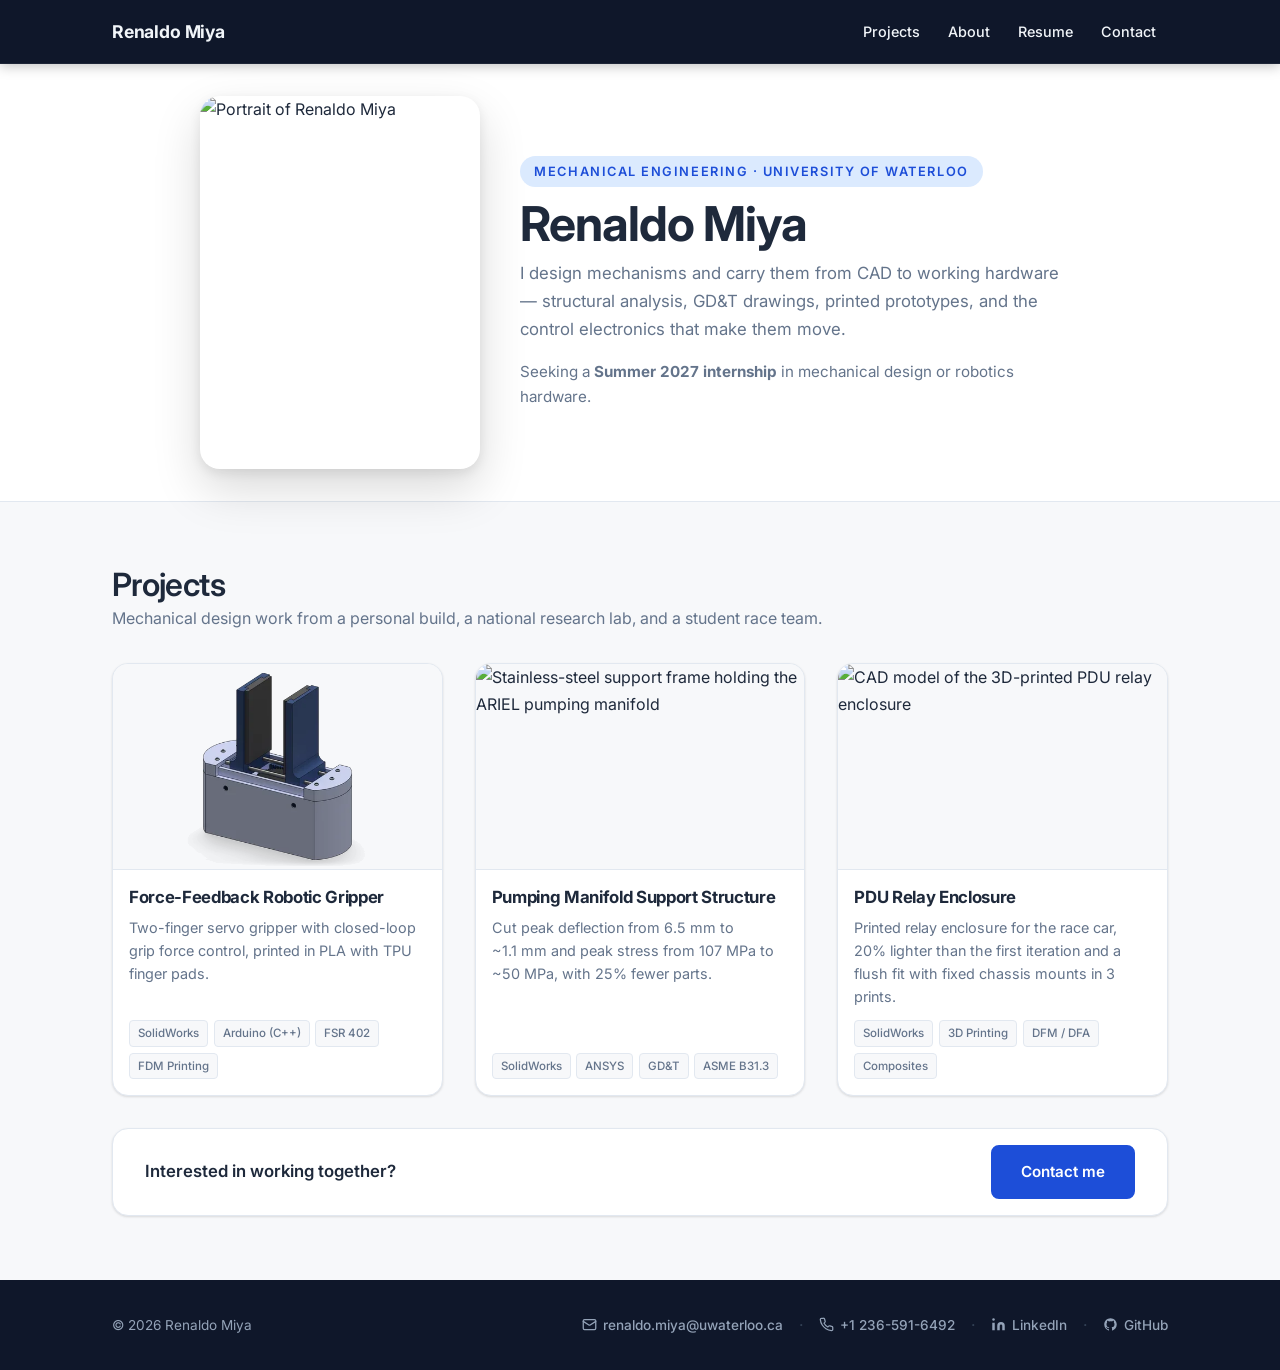
==== commit f6e27bbf: "Add CAD renders and measured design data to the gripper page - Hero, isometric and labelled exploded" ====
--- a/index.html
+++ b/index.html
@@ -66,12 +66,11 @@
           <!-- Force-Feedback Robotic Gripper -->
           <a href="project-gripper.html" class="project-card">
             <div class="project-card__img-wrap">
-              <!-- TODO: replace this placeholder with a still from images/gripper/, e.g.
-                   <img src="images/gripper/gripper-cad.jpg" alt="CAD assembly of the two-finger force-feedback gripper" class="project-card__img" loading="lazy" /> -->
-              <div class="project-card__placeholder">
-                <svg width="28" height="28" viewBox="0 0 24 24" fill="none" stroke="currentColor" stroke-width="1.75" stroke-linecap="round" stroke-linejoin="round" aria-hidden="true"><path d="M6 3v7a6 6 0 006 6 6 6 0 006-6V3"/><path d="M12 16v5"/><circle cx="6" cy="3" r="1.6"/><circle cx="18" cy="3" r="1.6"/></svg>
-                In progress &mdash; photos being added
-              </div>
+              <img src="images/gripper/gripper-card-600.webp"
+                   srcset="images/gripper/gripper-card-600.webp 600w, images/gripper/gripper-card-1200.webp 1200w"
+                   sizes="(max-width: 700px) calc(100vw - 4rem), 360px"
+                   width="600" height="375"
+                   alt="CAD render of the two-finger force-feedback gripper" class="project-card__img" loading="lazy" />
             </div>
             <div class="project-card__body">
               <h3 class="project-card__title">Force-Feedback Robotic Gripper</h3>
--- a/style.css
+++ b/style.css
@@ -574,13 +574,10 @@
 
 /* ============================================================
    ABOUT PAGE
-   Every section shares one centred column, so text, lists, and
-   images line up on the same left and right edges.
-   ============================================================ */
-.about-col {
-  max-width: 760px;
-  margin-inline: auto;
-}
+   Full container width, like the projects page. Each section is a
+   text column beside a photo, with no card around either.
+   ============================================================ */
+.about-col { max-width: none; }
 
 .about-block { padding-block: var(--space-lg); }
 .about-block:first-child { padding-top: 0; }
@@ -588,22 +585,39 @@
 /* A single thin divider between sections */
 .about-block + .about-block { border-top: 1px solid var(--color-border); }
 
-.about-intro {
+.about-block h1 { margin-bottom: var(--space-md); }
+
+.about-block h2 {
+  font-size: 1.35rem;
+  margin-bottom: var(--space-md);
+}
+
+/* Text beside a photo. The photo centres on the text it sits next to,
+   which is why the heading stays outside this grid. */
+.about-split {
   display: grid;
-  grid-template-columns: 1fr 220px;
-  gap: var(--space-lg);
-  align-items: start;
-}
-
-.about-intro-text h1 { margin-bottom: var(--space-md); }
-
-.about-intro-text p {
+  gap: var(--space-xl);
+  align-items: center;
+}
+
+.about-split--intro { grid-template-columns: minmax(0, 1fr) 260px; }
+.about-split--feature { grid-template-columns: 380px minmax(0, 1fr); }
+
+/* Fills its column, so there is no dead gap before the photo */
+.about-intro-text p,
+.about-feature-text p {
+  max-width: none;
   color: var(--color-text-muted);
   line-height: 1.8;
   font-size: 1.02rem;
 }
 
 .about-intro-text p + p { margin-top: var(--space-md); }
+
+.about-feature-text h3 {
+  font-size: 1.1rem;
+  margin-bottom: var(--space-sm);
+}
 
 .about-photo {
   display: block;
@@ -616,50 +630,9 @@
   background: #ffffff;
 }
 
-.about-block h2 {
-  font-size: 1.35rem;
-  margin-bottom: var(--space-sm);
-}
-
-/* One activity, so it gets a single wide card: photo panel beside the text */
-.about-feature {
-  display: grid;
-  grid-template-columns: 320px minmax(0, 1fr);
-  align-items: stretch;
-  margin-top: var(--space-md);
-  background: var(--color-surface);
-  border: 1px solid var(--color-border);
-  border-radius: var(--radius-lg);
-  box-shadow: var(--shadow-sm);
-  overflow: hidden;
-}
-
-.about-feature__img {
-  width: 100%;
-  height: 100%;
-  min-height: 240px;
-  object-fit: cover;
+.about-photo--wide {
+  aspect-ratio: 4 / 3;
   object-position: center;
-  display: block;
-}
-
-.about-feature__body {
-  display: flex;
-  flex-direction: column;
-  justify-content: center;
-  padding: var(--space-lg);
-}
-
-.about-feature__body h3 {
-  font-size: 1.05rem;
-  margin-bottom: var(--space-sm);
-}
-
-.about-feature__body p {
-  color: var(--color-text-muted);
-  font-size: 0.95rem;
-  line-height: 1.75;
-  max-width: none;
 }
 
 .about-closing {
@@ -668,22 +641,24 @@
   border-top: 1px solid var(--color-border);
   color: var(--color-text-muted);
   font-size: 0.95rem;
-}@media (max-width: 680px) {
-  .about-intro { grid-template-columns: 1fr; }
-
-  /* Photo above the text on mobile */
-  .about-intro .about-photo {
+}
+
+@media (max-width: 860px) {
+  .about-split { gap: var(--space-lg); }
+  .about-split--intro { grid-template-columns: minmax(0, 1fr) 220px; }
+  .about-split--feature { grid-template-columns: 300px minmax(0, 1fr); }
+}
+
+@media (max-width: 680px) {
+  /* Photo above its text on mobile */
+  .about-split--intro,
+  .about-split--feature { grid-template-columns: minmax(0, 1fr); }
+
+  .about-split--intro .about-photo {
     order: -1;
     width: 180px;
     aspect-ratio: 1;
-    margin-inline: auto;
   }
-
-  .about-feature { grid-template-columns: minmax(0, 1fr); }
-
-  .about-feature__img { aspect-ratio: 4 / 3; height: auto; }
-
-  .about-feature__body { padding: var(--space-md); }
 }
 
 /* ============================================================
@@ -1228,6 +1203,45 @@
   font-size: 0.8rem;
 }
 
+/* CAD renders: a white card with the caption under a divider, like .video-figure */
+.gr-figure {
+  background: var(--color-surface);
+  border: 1px solid var(--color-border);
+  border-radius: var(--radius-md);
+  overflow: hidden;
+}
+
+.gr-figure img { width: 100%; height: auto; }
+
+.gr-figure figcaption {
+  padding: 0.6rem var(--space-md);
+  color: var(--color-text-muted);
+  font-size: 0.82rem;
+  line-height: 1.5;
+  border-top: 1px solid var(--color-border);
+}
+
+.gr-hero { margin-bottom: var(--space-lg); }
+
+/* Key specs sit closer to the overview than on the other project pages */
+.gr-page .results-strip { margin-bottom: 2.5rem; }
+
+.gr-exploded { margin-top: var(--space-md); }
+
+/* Measured dimensions beside the bill of materials */
+.gr-cad-tables {
+  display: grid;
+  grid-template-columns: 1fr 1fr;
+  gap: var(--space-lg);
+  align-items: start;
+  margin-top: var(--space-lg);
+}
+
+.gr-cad-tables .table-scroll { margin-top: 0; }
+
+/* Short columns, so they fit half the width instead of scrolling */
+.gr-cad-tables .data-table { min-width: 0; }
+
 /* Four calculation steps across one row, all the same height */
 .gr-calc-grid {
   display: grid;
@@ -1293,6 +1307,7 @@
   .gr-row--half,
   .gr-row--4060,
   .gr-calc-split,
+  .gr-cad-tables,
   .gr-calc-grid { grid-template-columns: minmax(0, 1fr); }
 
   .gr-row { padding-block: var(--space-lg); }
@@ -1301,57 +1316,6 @@
   /* The diagram keeps its legible size and scrolls inside its own box */
   .gr-diagram-col .loop-diagram { overflow-x: auto; }
   .gr-diagram-col .loop-diagram svg { min-width: 460px; }
-}
-
-/* ============================================================
-   EXPERIENCE LIST (about page)
-   ============================================================ */
-.exp-list {
-  list-style: none;
-  display: flex;
-  flex-direction: column;
-  margin-top: var(--space-md);
-}
-
-.exp-list > li {
-  padding: var(--space-md) 0;
-  border-bottom: 1px solid var(--color-border);
-}
-
-.exp-list > li:last-child { border-bottom: 0; }
-
-.exp-row {
-  display: flex;
-  max-width: none;
-  flex-wrap: wrap;
-  align-items: baseline;
-  gap: 0.25rem 0.75rem;
-}
-
-.exp-role {
-  font-weight: 700;
-  color: var(--color-text);
-  font-size: 0.975rem;
-}
-
-.exp-org { color: var(--color-accent); font-weight: 600; font-size: 0.95rem; }
-
-.exp-dates {
-  margin-left: auto;
-  color: var(--color-text-muted);
-  font-size: 0.85rem;
-  white-space: nowrap;
-}
-
-.exp-line {
-  margin-top: 0.3rem;
-  color: var(--color-text-muted);
-  font-size: 0.9rem;
-  line-height: 1.65;
-}
-
-.exp-link { font-size: 0.85rem; font-weight: 600; white-space: nowrap; }@media (max-width: 560px) {
-  .exp-dates { margin-left: 0; width: 100%; }
 }
 
 /* ============================================================
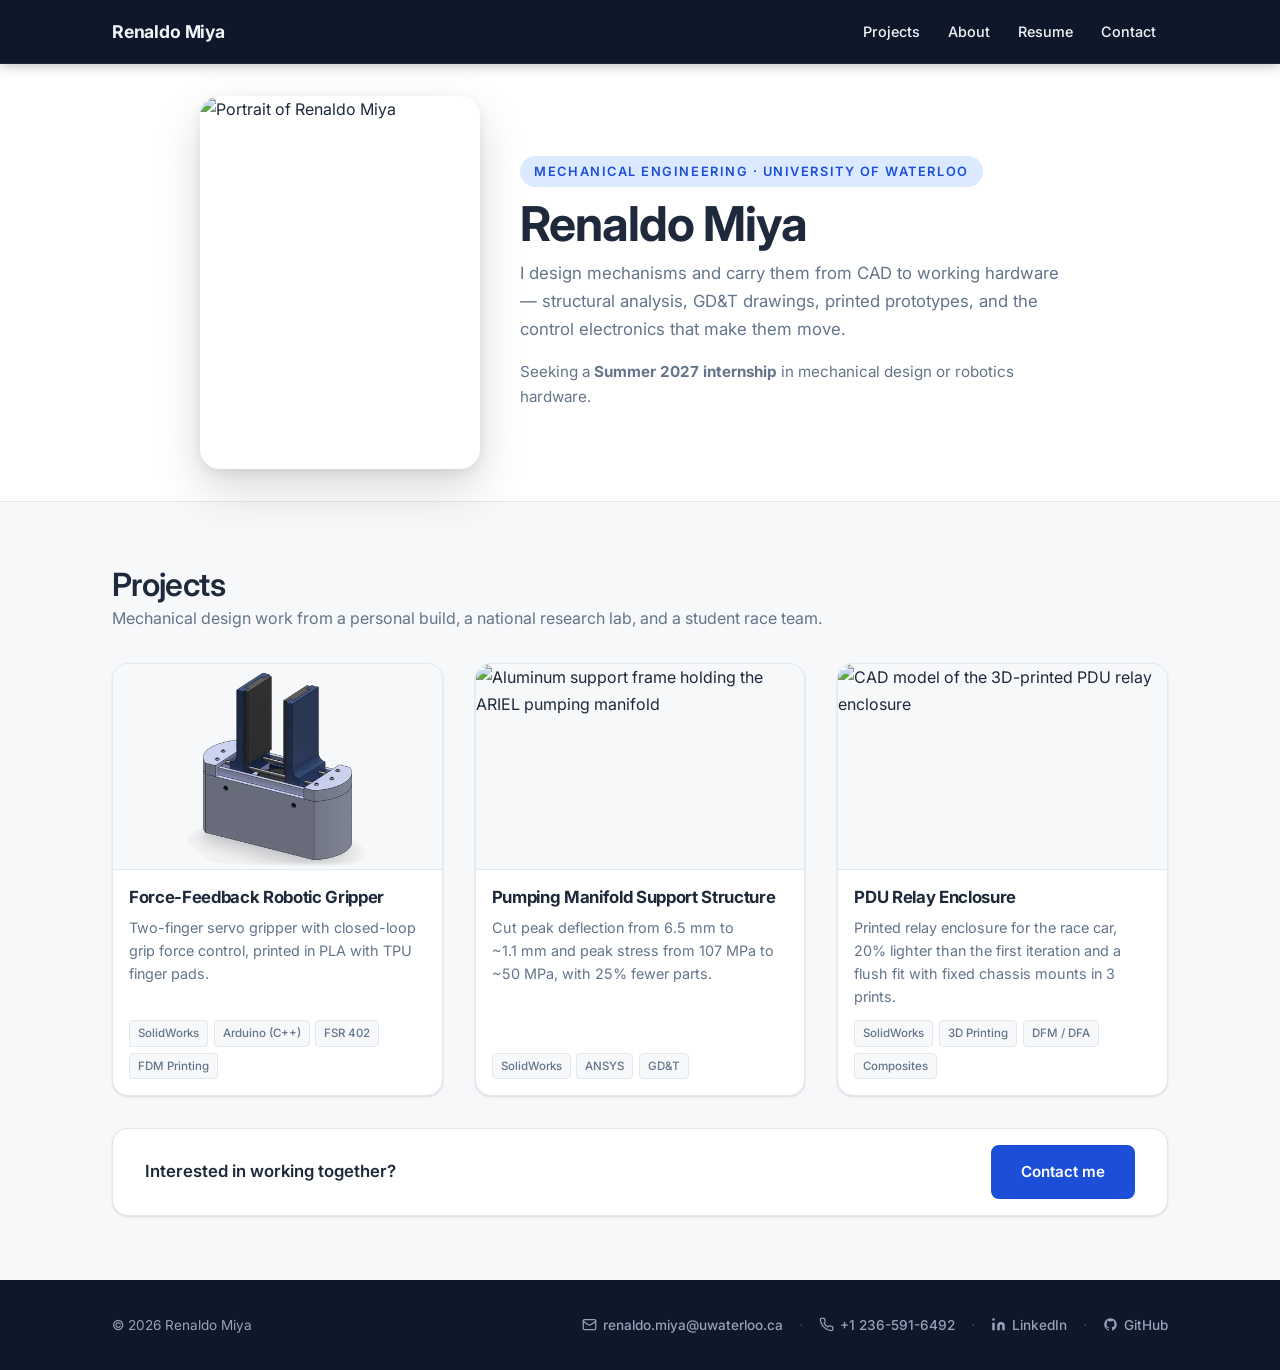
==== commit b68efe6e: "Fill in the manifold page's open items - Role, dates and title; senior engineer and technicians cred" ====
--- a/index.html
+++ b/index.html
@@ -87,7 +87,7 @@
           <!-- Pumping Manifold Support Structure -->
           <a href="project-manifold.html" class="project-card">
             <div class="project-card__img-wrap">
-              <img src="images/manifold-final.png" alt="Stainless-steel support frame holding the ARIEL pumping manifold" class="project-card__img" loading="lazy" />
+              <img src="images/manifold-final.png" alt="Aluminum support frame holding the ARIEL pumping manifold" class="project-card__img" loading="lazy" />
             </div>
             <div class="project-card__body">
               <h3 class="project-card__title">Pumping Manifold Support Structure</h3>
@@ -96,7 +96,6 @@
                 <span class="project-card__tag">SolidWorks</span>
                 <span class="project-card__tag">ANSYS</span>
                 <span class="project-card__tag">GD&amp;T</span>
-                <span class="project-card__tag">ASME B31.3</span>
               </p>
             </div>
           </a>
--- a/style.css
+++ b/style.css
@@ -1105,105 +1105,81 @@
 
 /* ============================================================
    GRIPPER PAGE LAYOUT
-   Page-scoped: .project-block is left alone so the manifold and
-   PDU pages keep their alternating layout.
-   ============================================================ */
-.gr-page .project-detail__header { margin-bottom: var(--space-lg); }
-
-.gr-row {
-  padding-block: 2.5rem;            /* about two thirds of the old block padding */
-}
-
-.gr-row:first-of-type { padding-top: 0; }
-
-/* One thin divider between rows */
-.gr-row + .gr-row { border-top: 1px solid var(--color-border); }
-
-.gr-row--half,
-.gr-row--4060 {
-  display: grid;
-  gap: var(--space-xl);
-  align-items: start;
-}
-
-.gr-row--half { grid-template-columns: 1fr 1fr; }
-.gr-row--4060 { grid-template-columns: 40fr 60fr; align-items: center; }
-
-/* Paragraphs fill their column instead of stopping at the global 65ch */
-.gr-col p,
-.gr-row > p { max-width: none; }
-
-.gr-col h3,
-.gr-row > h3 {
+   Media-first page: big media, short bullets. Page-scoped, so
+   the manifold and PDU pages keep their alternating layout.
+   ============================================================ */
+.gr-page { padding-block: 2.5rem; }
+
+.gr-page .project-detail__header {
+  margin-bottom: var(--space-lg);
+  padding-bottom: 0;
+  border-bottom: 0;
+}
+
+.gr-pitch {
+  max-width: 78ch;
+  font-size: 1.05rem;
+  line-height: 1.55;
+  color: var(--color-text);
+}
+
+.gr-meta {
+  margin-top: 0.35rem;
+  font-size: 0.875rem;
+  color: var(--color-text-muted);
+}
+
+.gr-page .skill-tags { margin-top: 0.85rem; }
+
+/* Sections */
+.gr-sec { padding-block: 1.5rem; }
+.gr-sec + .gr-sec { border-top: 1px solid var(--color-border); }
+
+.gr-page h2 {
   font-size: 1.25rem;
-  margin-bottom: var(--space-sm);
-}
-
-.gr-col > p + p { margin-top: var(--space-md); }
-
-/* Two paragraphs side by side under a shared heading */
-.gr-two-col {
-  display: grid;
-  grid-template-columns: 1fr 1fr;
-  gap: 48px;
-  align-items: start;
-  margin-top: var(--space-sm);
-}
-
-.gr-two-col p { max-width: none; }
-
-/* Design targets as a grid of tiles */
-.gr-spec-grid {
-  list-style: none;
-  display: grid;
-  grid-template-columns: repeat(4, minmax(0, 1fr));
-  gap: var(--space-md);
-  margin-top: var(--space-md);
-  align-items: stretch;
-}
-
-.gr-spec {
-  height: 100%;
-  padding: var(--space-md);
-  background: var(--color-surface);
-  border: 1px solid var(--color-border);
-  border-radius: var(--radius-lg);
-  box-shadow: var(--shadow-sm);
-}
-
-.gr-spec__name {
-  max-width: none;
-  margin-bottom: 0.2rem;
+  margin-bottom: 0.75rem;
+}
+
+.gr-head {
+  display: flex;
+  flex-wrap: wrap;
+  align-items: center;
+  gap: 0.5rem 0.85rem;
+  margin-bottom: 0.75rem;
+}
+
+.gr-head h2 { margin-bottom: 0; }
+
+/* "Planned, not yet run" label on the test plan */
+.gr-flag {
+  padding: 0.2rem 0.65rem;
+  border-radius: 999px;
+  background: #fef3c7;
+  border: 1px solid #fcd34d;
+  color: #92400e;
   font-size: 0.78rem;
   font-weight: 700;
-  color: var(--color-text);
-}
-
-.gr-spec__value {
-  max-width: none;
-  color: var(--color-text-muted);
-  font-size: 0.875rem;
-  line-height: 1.6;
-}
-
-/* Media column */
-.gr-media {
+}
+
+/* Short bullets */
+.gr-bullets {
+  list-style: disc;
+  padding-left: 1.15rem;
   display: flex;
   flex-direction: column;
-  gap: var(--space-md);
-}
-
-.gr-media .media-pending { margin-top: 0; }
-
-.gr-clip { display: block; }
-
-.gr-caption {
-  margin-top: 0.4rem;
-  color: var(--color-text-muted);
-  font-size: 0.8rem;
-}
-
-/* CAD renders: a white card with the caption under a divider, like .video-figure */
+  gap: 0.45rem;
+  font-size: 0.95rem;
+  line-height: 1.5;
+}
+
+.gr-bullets li::marker { color: var(--color-accent); }
+
+.gr-note {
+  color: var(--color-text-muted);
+  font-size: 0.82rem;
+}
+
+/* Media cards: white frame, one-line caption under a divider */
 .gr-figure {
   background: var(--color-surface);
   border: 1px solid var(--color-border);
@@ -1211,111 +1187,573 @@
   overflow: hidden;
 }
 
-.gr-figure img { width: 100%; height: auto; }
+.gr-figure img,
+.gr-figure video {
+  display: block;
+  width: 100%;
+  height: auto;
+}
 
 .gr-figure figcaption {
-  padding: 0.6rem var(--space-md);
+  padding: 0.55rem var(--space-md);
   color: var(--color-text-muted);
   font-size: 0.82rem;
   line-height: 1.5;
   border-top: 1px solid var(--color-border);
 }
 
-.gr-hero { margin-bottom: var(--space-lg); }
-
-/* Key specs sit closer to the overview than on the other project pages */
-.gr-page .results-strip { margin-bottom: 2.5rem; }
-
-.gr-exploded { margin-top: var(--space-md); }
-
-/* Measured dimensions beside the bill of materials */
-.gr-cad-tables {
-  display: grid;
-  grid-template-columns: 1fr 1fr;
+/* The CAD background is white, so the video frame matches it */
+.gr-video video { aspect-ratio: 12 / 5; background: #ffffff; }
+
+/* At-a-glance spec tiles */
+.gr-specs {
+  display: grid;
+  grid-template-columns: repeat(4, minmax(0, 1fr));
+  gap: 0.75rem;
+}
+
+.gr-specs li {
+  padding: 0.75rem var(--space-md);
+  background: var(--color-surface);
+  border: 1px solid var(--color-border);
+  border-left: 3px solid var(--color-accent);
+  border-radius: var(--radius-md);
+}
+
+.gr-specs .is-wide { grid-column: span 2; }
+
+.gr-specs strong {
+  display: block;
+  font-size: 1.15rem;
+  line-height: 1.3;
+  color: var(--color-accent);
+}
+
+.gr-specs span {
+  display: block;
+  margin-top: 2px;
+  color: var(--color-text-muted);
+  font-size: 0.82rem;
+  line-height: 1.45;
+}
+
+/* Bullets beside a large image */
+.gr-split {
+  display: grid;
+  grid-template-columns: minmax(0, 1fr) minmax(0, 2fr);
+  gap: var(--space-lg);
+  align-items: center;
+}
+
+/* Key components called out under the exploded view */
+.gr-parts {
+  display: grid;
+  grid-template-columns: repeat(4, minmax(0, 1fr));
+  gap: 0.75rem;
+  margin-top: var(--space-md);
+}
+
+.gr-parts li,
+.gr-tests li {
+  padding: 0.6rem 0.85rem;
+  background: var(--color-surface);
+  border: 1px solid var(--color-border);
+  border-radius: var(--radius-md);
+  color: var(--color-text-muted);
+  font-size: 0.85rem;
+  line-height: 1.45;
+}
+
+.gr-parts strong,
+.gr-tests strong {
+  display: block;
+  color: var(--color-text);
+  font-size: 0.875rem;
+}
+
+/* Block diagram */
+.gr-control {
+  display: grid;
+  grid-template-columns: minmax(0, 2.2fr) minmax(0, 1fr);
+  gap: var(--space-lg);
+  align-items: center;
+}
+
+.gr-diagram {
+  padding: var(--space-md);
+  background: var(--color-surface);
+  border: 1px solid var(--color-border);
+  border-radius: var(--radius-md);
+  overflow-x: auto;
+}
+
+.gr-diagram svg { display: block; width: 100%; height: auto; min-width: 640px; }
+
+/* Planned tests, three across */
+.gr-tests {
+  display: grid;
+  grid-template-columns: repeat(3, minmax(0, 1fr));
+  gap: 0.6rem 0.75rem;
+}
+
+/* Test plan with the next steps beside it */
+.gr-close {
+  display: grid;
+  grid-template-columns: minmax(0, 3fr) minmax(0, 1fr);
   gap: var(--space-lg);
   align-items: start;
+}
+
+/* Next steps, numbered */
+.gr-steps {
+  display: grid;
+  gap: 0.85rem;
+  counter-reset: grstep;
+}
+
+.gr-steps li {
+  counter-increment: grstep;
+  display: flex;
+  align-items: center;
+  gap: 0.65rem;
+  font-size: 0.95rem;
+  line-height: 1.4;
+}
+
+.gr-steps li::before {
+  content: counter(grstep);
+  flex-shrink: 0;
+  width: 1.7rem;
+  height: 1.7rem;
+  display: grid;
+  place-items: center;
+  border-radius: 50%;
+  background: var(--color-accent-light);
+  color: var(--color-accent-dark);
+  font-size: 0.8rem;
+  font-weight: 700;
+}
+
+.gr-page .detail-bottom-nav { padding-top: var(--space-lg); }
+
+@media (max-width: 899px) {
+  .gr-split,
+  .gr-control,
+  .gr-close { grid-template-columns: minmax(0, 1fr); }
+
+
+  /* Image first once the row stacks */
+  .gr-split .gr-figure { order: -1; }
+
+  .gr-specs,
+  .gr-parts,
+  .gr-tests { grid-template-columns: repeat(2, minmax(0, 1fr)); }
+}
+
+@media (max-width: 599px) {
+  .gr-tests { grid-template-columns: minmax(0, 1fr); }
+}
+
+@media (max-width: 379px) {
+  .gr-specs,
+  .gr-parts { grid-template-columns: minmax(0, 1fr); }
+  .gr-specs .is-wide { grid-column: auto; }
+}
+
+/* ============================================================
+   MANIFOLD PAGE LAYOUT
+   Result-first page. Every image is its own framed block with a
+   real heading underneath it, never text laid over or inside it.
+   Page-scoped (mf-), so no other page changes.
+   ============================================================ */
+.mf-page { padding-block: 2.5rem; }
+
+/* Headline row: text beside the hero image on wide screens */
+.mf-intro {
+  display: grid;
+  grid-template-columns: minmax(0, 1fr) minmax(0, 560px);
+  gap: var(--space-lg);
+  align-items: center;
+}
+
+.mf-intro h1 {
+  font-size: clamp(1.6rem, 3.5vw, 2.25rem);
+  margin-block: var(--space-md) 0.75rem;
+}
+
+.mf-lead {
+  font-size: 1.08rem;
+  line-height: 1.6;
+  color: var(--color-text);
+  max-width: 60ch;
+}
+
+.mf-meta {
+  margin-top: 0.5rem;
+  font-size: 0.875rem;
+  color: var(--color-text-muted);
+}
+
+.mf-intro .skill-tags { margin-top: 0.85rem; }
+
+.mf-metrics { margin-top: var(--space-lg); margin-bottom: var(--space-sm); }
+.mf-metrics .result-stat__value { font-size: 1.35rem; }
+
+/* Sections share one reading column, centred on the page */
+.mf-sec {
+  max-width: 880px;
+  margin-inline: auto;
+  padding-block: 2rem;
+  border-top: 1px solid var(--color-border);
+}
+
+.mf-page h2 {
+  font-size: 1.45rem;
+  margin-bottom: var(--space-md);
+}
+
+.mf-h3 {
+  font-size: 1.05rem;
+  font-weight: 700;
+  margin-bottom: 0.5rem;
+}
+
+.mf-prose p,
+.mf-prose-line {
+  color: var(--color-text);
+  line-height: 1.7;
+  max-width: 70ch;
+}
+
+.mf-prose-line { margin-bottom: var(--space-md); color: var(--color-text-muted); }
+.mf-prose .mf-h3 { margin-top: var(--space-lg); }
+.mf-prose .spec-list li { display: block; }
+.mf-prose .spec-name { display: block; min-width: 0; }
+
+.mf-page dfn { font-style: normal; font-weight: 600; }
+
+.mf-bullets {
+  list-style: disc;
+  padding-left: 1.15rem;
+  display: flex;
+  flex-direction: column;
+  gap: 0.5rem;
+  line-height: 1.6;
+}
+
+.mf-bullets li::marker { color: var(--color-accent); }
+
+.mf-after-fig { margin-top: var(--space-md); }
+
+/* Problem text beside the portrait render */
+.mf-split {
+  display: grid;
+  grid-template-columns: minmax(0, 1fr) 300px;
+  gap: var(--space-lg);
+  align-items: start;
+}
+
+/* Two-column role split */
+.mf-role {
+  display: grid;
+  grid-template-columns: repeat(2, minmax(0, 1fr));
+  gap: var(--space-lg);
+}
+
+.mf-role > div {
+  padding: var(--space-md);
+  background: var(--color-surface);
+  border: 1px solid var(--color-border);
+  border-radius: var(--radius-md);
+}
+
+.mf-steps { margin-bottom: 0; }
+
+/* ---- Figures: the image block, then a separate heading ---- */
+.mf-fig { margin: 0; }
+.mf-fig + .mf-fig { margin-top: 2.5rem; }
+.mf-key + .mf-fig { margin-top: 2rem; }
+
+.mf-fig__media {
+  display: block;
+  background: var(--color-surface);
+  border: 1px solid var(--color-border);
+  border-radius: var(--radius-md);
+  box-shadow: var(--shadow-sm);
+  overflow: hidden;
+}
+
+.mf-fig__media img {
+  display: block;
+  width: 100%;
+  height: auto;
+}
+
+a.mf-fig__media { cursor: zoom-in; transition: border-color 0.15s, box-shadow 0.15s; }
+a.mf-fig__media:hover { border-color: var(--color-accent-mid); box-shadow: var(--shadow-md); }
+a.mf-fig__media:focus-visible { outline: 3px solid var(--color-accent); outline-offset: 3px; }
+
+.mf-fig__cap { margin-top: 0.85rem; }
+
+.mf-fig__title {
+  font-size: 1.15rem;
+  font-weight: 700;
+  line-height: 1.35;
+  letter-spacing: -0.01em;
+  color: var(--color-text);
+  margin: 0;
+}
+
+.mf-page .mf-fig--hero .mf-fig__title { font-size: 1rem; }
+
+.mf-fig__note {
+  margin-top: 0.3rem;
+  color: var(--color-text-muted);
+  font-size: 0.95rem;
+  line-height: 1.55;
+  max-width: 72ch;
+}
+
+/* Portrait render: keep it from towering over its text */
+.mf-fig--portrait .mf-fig__media { padding: var(--space-md); }
+.mf-fig--portrait img { max-height: 480px; width: auto; max-width: 100%; margin-inline: auto; }
+
+/* Baseline / Optimized label above each FEA title */
+.mf-badge {
+  display: inline-block;
+  margin-bottom: 0.35rem;
+  padding: 0.12rem 0.6rem;
+  border-radius: 999px;
+  background: #f1f5f9;
+  border: 1px solid #cbd5e1;
+  color: #334155;
+  font-size: 0.75rem;
+  font-weight: 700;
+  letter-spacing: 0.06em;
+  text-transform: uppercase;
+}
+
+.mf-badge--after {
+  background: var(--color-accent-light);
+  border-color: var(--color-accent-mid);
+  color: var(--color-accent-dark);
+}
+
+/* ---- Before / after comparison ---- */
+.mf-compare {
+  display: grid;
+  gap: var(--space-md);
+}
+
+.mf-bars {
+  display: grid;
+  grid-template-columns: repeat(2, minmax(0, 1fr));
+  gap: var(--space-md) var(--space-lg);
+  padding: var(--space-md);
+  background: var(--color-surface);
+  border: 1px solid var(--color-border);
+  border-radius: var(--radius-md);
+}
+
+.mf-bars__metric {
+  font-size: 0.9rem;
+  font-weight: 700;
+  margin-bottom: 0.4rem;
+}
+
+.mf-bars__row {
+  display: grid;
+  grid-template-columns: 5.5rem minmax(0, 1fr) 4.75rem;
+  align-items: center;
+  gap: 0.6rem;
+  font-size: 0.85rem;
+}
+
+.mf-bars__row + .mf-bars__row { margin-top: 0.4rem; }
+
+.mf-bars__label { color: var(--color-text-muted); }
+.mf-bars__val { font-weight: 700; text-align: right; font-variant-numeric: tabular-nums; }
+
+.mf-bars__track {
+  display: block;
+  height: 14px;
+  background: var(--color-bg);
+  border-radius: 4px;
+}
+
+.mf-bars__fill {
+  display: block;
+  height: 100%;
+  border-radius: 0 4px 4px 0;
+}
+
+.mf-bars__fill--before { background: #64748b; }
+.mf-bars__fill--after  { background: var(--color-accent); }
+
+.mf-table { min-width: 560px; }
+.mf-table tbody th { font-weight: 600; color: var(--color-text); }
+.mf-delta { color: var(--color-accent-dark); white-space: nowrap; }
+
+/* Reading guide for the FEA plots */
+.mf-key {
   margin-top: var(--space-lg);
-}
-
-.gr-cad-tables .table-scroll { margin-top: 0; }
-
-/* Short columns, so they fit half the width instead of scrolling */
-.gr-cad-tables .data-table { min-width: 0; }
-
-/* Four calculation steps across one row, all the same height */
-.gr-calc-grid {
-  display: grid;
-  grid-template-columns: repeat(4, minmax(0, 1fr));
-  gap: var(--space-md);
-  align-items: stretch;
-}
-
-.gr-calc-grid li { height: 100%; }
-
-/* Trade-off table beside its note */
-.gr-calc-split {
-  display: grid;
-  grid-template-columns: 1fr 1fr;
-  gap: var(--space-lg);
-  align-items: center;
-}
-
-.gr-calc-split .table-scroll { margin-top: 0; }
-
-/* Three short columns, so it fits its half-width column instead of
-   hiding the force column behind a scrollbar */
-.gr-calc-split .data-table { min-width: 0; }
-
-.gr-callout {
+  padding: var(--space-md) 1.25rem;
+  background: var(--color-surface);
+  border: 1px solid var(--color-border);
+  border-left: 3px solid var(--color-accent);
+  border-radius: var(--radius-md);
+  font-size: 0.95rem;
+}
+
+/* Missing information: loud on purpose, so it cannot ship unnoticed */
+.mf-todo {
+  display: inline;
+  padding: 0.05rem 0.4rem;
+  border-radius: var(--radius-sm);
+  background: #fef3c7;
+  border: 1px dashed #d97706;
+  color: #92400e;
+  font-size: 0.85em;
+  font-weight: 600;
+  -webkit-box-decoration-break: clone;
+  box-decoration-break: clone;
+}
+
+.visually-hidden {
+  position: absolute;
+  width: 1px;
+  height: 1px;
+  margin: -1px;
+  padding: 0;
+  overflow: hidden;
+  clip: rect(0 0 0 0);
+  white-space: nowrap;
+  border: 0;
+}
+
+.mf-page .detail-bottom-nav {
+  max-width: 880px;
+  margin-inline: auto;
+  padding-top: var(--space-lg);
+}
+
+@media (max-width: 899px) {
+  .mf-split { grid-template-columns: minmax(0, 1fr); }
+
+  /* Phone/tablet headline order: title, result, hero image, then meta */
+  .mf-intro { display: flex; flex-direction: column; gap: 0; }
+  .mf-intro__text { display: contents; }
+  .mf-intro .back-link { align-self: flex-start; }
+  .mf-intro h1 { order: 1; }
+  .mf-lead { order: 2; }
+  .mf-fig--hero { order: 3; margin-block: 1.25rem 0.25rem; }
+  .mf-meta { order: 4; }
+  .mf-intro .skill-tags { order: 5; }
+
+  .mf-fig--portrait { max-width: 360px; }
+}
+
+@media (max-width: 640px) {
+  .mf-role,
+  .mf-bars { grid-template-columns: minmax(0, 1fr); }
+  .mf-sec { padding-block: 1.5rem; }
+  .mf-fig + .mf-fig { margin-top: 2rem; }
+  .mf-steps li { padding-right: var(--space-md); }
+
+  /* Comparison table fits the screen instead of scrolling sideways */
+  .mf-table { min-width: 0; font-size: 0.8rem; }
+  .mf-table th,
+  .mf-table td { padding: 0.5rem 0.45rem; }
+  .mf-table thead th { font-size: 0.7rem; letter-spacing: 0; }
+  .mf-delta { display: block; }
+}
+
+@media (max-width: 400px) {
+  .mf-bars__row { grid-template-columns: 4.6rem minmax(0, 1fr) 4.4rem; gap: 0.45rem; }
+}
+
+/* ============================================================
+   LIGHTBOX (assets/lightbox.js)
+   ============================================================ */
+html.lightbox-open { overflow: hidden; }
+
+.lightbox {
+  width: 100vw;
+  height: 100vh;
+  height: 100dvh;
+  max-width: none;
+  max-height: none;
   margin: 0;
-  padding: var(--space-md);
-  border-left: 3px solid var(--color-accent);
-  border-radius: 0 var(--radius-md) var(--radius-md) 0;
-  background: var(--color-accent-light);
-  color: var(--color-text);
-  font-style: normal;
+  padding: 0;
+  border: 0;
+  background: #0f172a;
+  color: var(--color-nav-text);
+}
+
+.lightbox[open] { display: flex; flex-direction: column; }
+.lightbox::backdrop { background: rgba(15, 23, 42, 0.6); }
+
+.lightbox__bar {
+  display: flex;
+  align-items: center;
+  gap: 0.5rem;
+  padding: 0.6rem var(--space-md);
+  border-bottom: 1px solid rgba(255,255,255,.1);
+}
+
+.lightbox__title {
+  flex: 1;
+  min-width: 0;
   font-size: 0.9rem;
-  line-height: 1.7;
-}
-
-/* Block diagram, centred in its column and scaled to it */
-.gr-diagram-col { align-self: center; }
-
-.gr-diagram-col .loop-diagram { margin-top: 0; overflow: visible; }
-
-.gr-diagram-col .loop-diagram svg { min-width: 0; }
-
-/* Tighter table rows on this page */
-.gr-page .data-table th,
-.gr-page .data-table td { padding: 0.43rem 0.85rem; }
-
-@media (max-width: 999px) {
-  .gr-calc-grid,
-  .gr-spec-grid { grid-template-columns: repeat(2, minmax(0, 1fr)); }
-
-  .gr-row--half,
-  .gr-row--4060 { gap: var(--space-lg); }
-}
-
-@media (max-width: 479px) {
-  .gr-spec-grid { grid-template-columns: minmax(0, 1fr); }
-}
-
-@media (max-width: 767px) {
-  /* Every row stacks in source order */
-  .gr-two-col,
-  .gr-row--half,
-  .gr-row--4060,
-  .gr-calc-split,
-  .gr-cad-tables,
-  .gr-calc-grid { grid-template-columns: minmax(0, 1fr); }
-
-  .gr-row { padding-block: var(--space-lg); }
-
-
-  /* The diagram keeps its legible size and scrolls inside its own box */
-  .gr-diagram-col .loop-diagram { overflow-x: auto; }
-  .gr-diagram-col .loop-diagram svg { min-width: 460px; }
+  font-weight: 600;
+  overflow: hidden;
+  text-overflow: ellipsis;
+  white-space: nowrap;
+}
+
+.lightbox__btn {
+  flex-shrink: 0;
+  font: inherit;
+  font-size: 0.85rem;
+  font-weight: 600;
+  padding: 0.45rem 0.8rem;
+  border-radius: var(--radius-sm);
+  border: 1px solid rgba(255,255,255,.25);
+  background: transparent;
+  color: var(--color-nav-text);
+  cursor: pointer;
+}
+
+.lightbox__btn:hover { background: rgba(255,255,255,.1); }
+.lightbox__btn:focus-visible { outline: 2px solid var(--color-nav-hover); outline-offset: 2px; }
+
+.lightbox__stage {
+  flex: 1;
+  min-height: 0;
+  display: flex;
+  align-items: center;
+  justify-content: center;
+  padding: var(--space-sm);
+  overflow: auto;
+}
+
+.lightbox__stage img {
+  max-width: 100%;
+  max-height: 100%;
+  width: auto;
+  height: auto;
+  object-fit: contain;
+  cursor: zoom-in;
+  background: #ffffff;
+}
+
+/* 1:1 pixels; the stage scrolls */
+.lightbox__stage.is-zoomed { display: block; padding: 0; }
+.lightbox__stage.is-zoomed img { max-width: none; max-height: none; cursor: zoom-out; }
+
+@media (max-width: 480px) {
+  .lightbox__title { display: none; }
+  .lightbox__bar { justify-content: flex-end; }
 }
 
 /* ============================================================
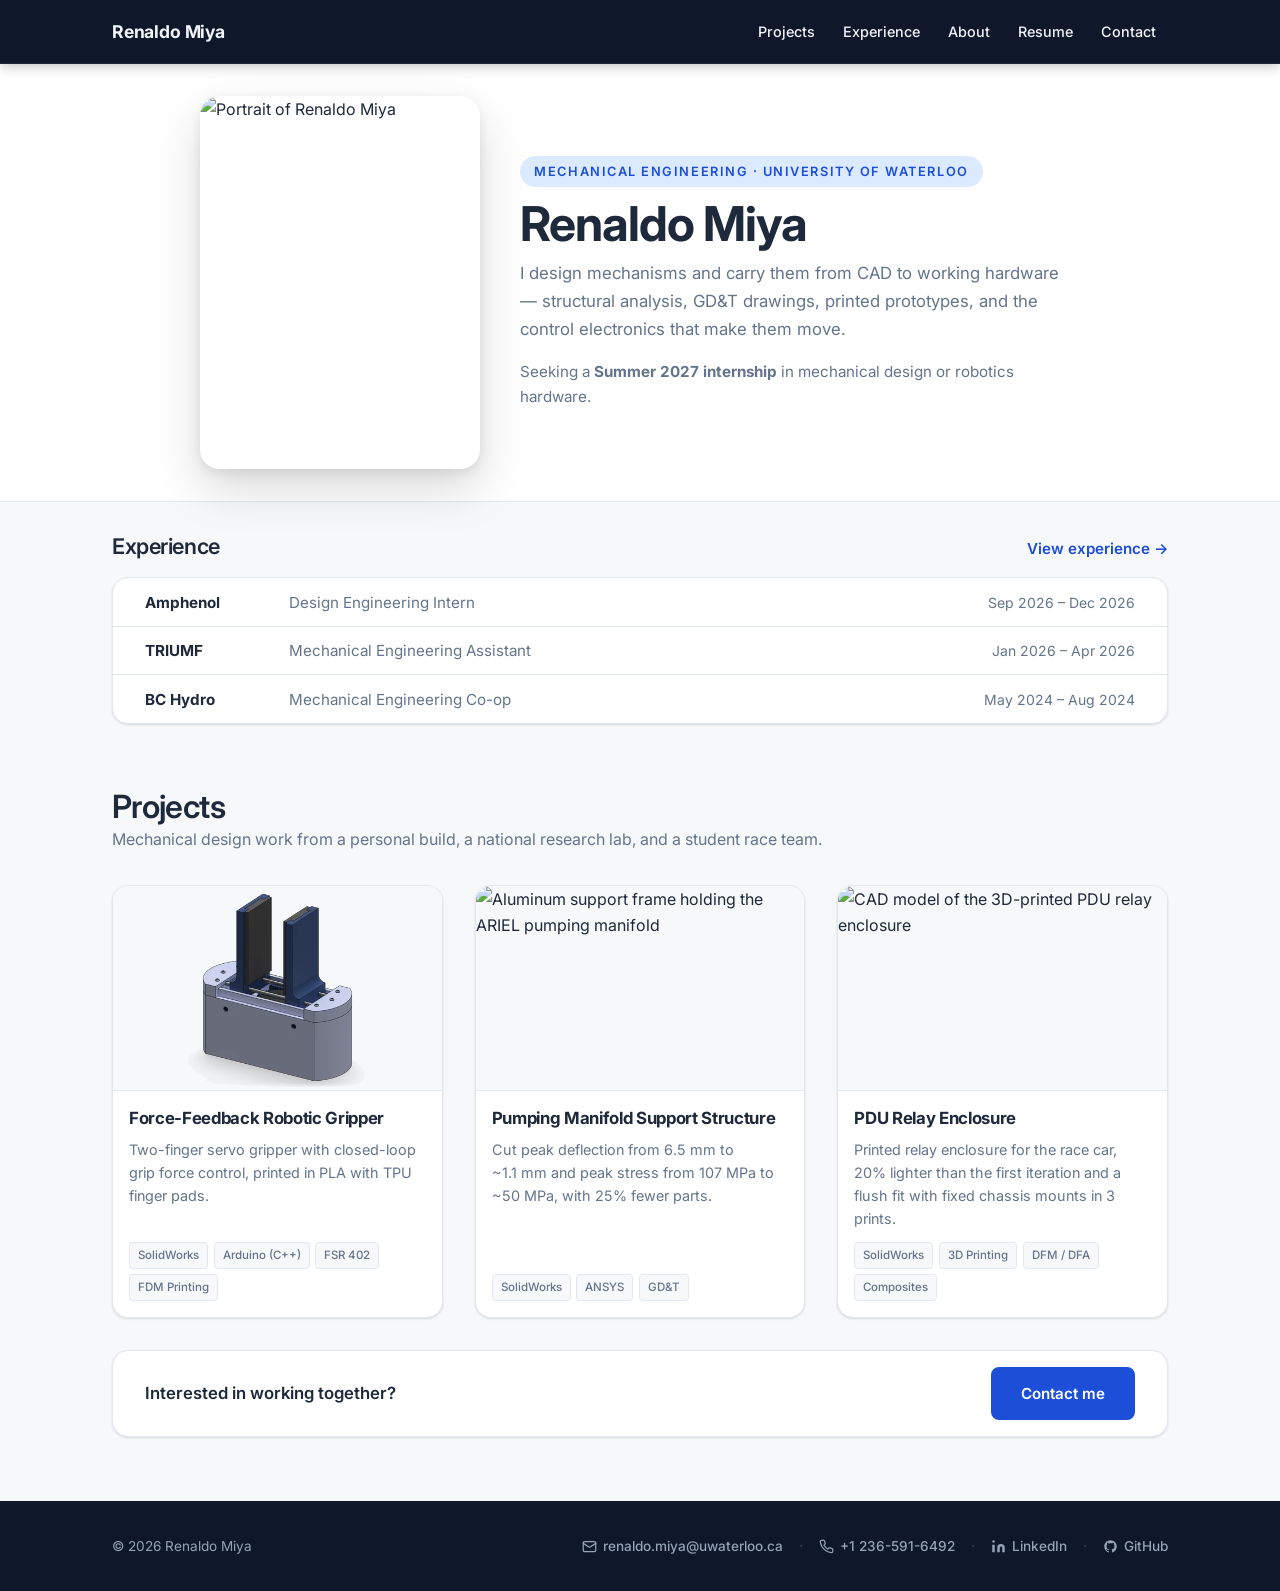
==== commit 060c0b3d: "Add Experience page, home experience strip, and Experience nav link Replaces the experience.html red" ====
--- a/index.html
+++ b/index.html
@@ -19,6 +19,7 @@
       <nav aria-label="Main">
         <ul class="nav-links" role="list">
           <li><a href="projects.html">Projects</a></li>
+          <li><a href="experience.html">Experience</a></li>
           <li><a href="about.html">About</a></li>
           <li><a href="assets/resume.pdf" target="_blank" rel="noopener noreferrer">Resume</a></li>
           <li><a href="contact.html">Contact</a></li>
@@ -49,6 +50,33 @@
           </p>
         </div>
 
+      </div>
+    </section>
+
+    <!-- EXPERIENCE STRIP: one line per role, full detail on experience.html -->
+    <section class="exp-strip" aria-labelledby="exp-strip-title">
+      <div class="container">
+        <div class="exp-strip__head">
+          <h2 id="exp-strip-title">Experience</h2>
+          <a href="experience.html" class="exp-strip__link">View experience &rarr;</a>
+        </div>
+        <ul class="exp-strip__list" role="list">
+          <li class="exp-strip__row">
+            <span class="exp-strip__company">Amphenol</span>
+            <span class="exp-strip__role">Design Engineering Intern</span>
+            <span class="exp-strip__dates"><time datetime="2026-09">Sep 2026</time> &ndash; <time datetime="2026-12">Dec 2026</time></span>
+          </li>
+          <li class="exp-strip__row">
+            <span class="exp-strip__company">TRIUMF</span>
+            <span class="exp-strip__role">Mechanical Engineering Assistant</span>
+            <span class="exp-strip__dates"><time datetime="2026-01">Jan 2026</time> &ndash; <time datetime="2026-04">Apr 2026</time></span>
+          </li>
+          <li class="exp-strip__row">
+            <span class="exp-strip__company">BC Hydro</span>
+            <span class="exp-strip__role">Mechanical Engineering Co-op</span>
+            <span class="exp-strip__dates"><time datetime="2024-05">May 2024</time> &ndash; <time datetime="2024-08">Aug 2024</time></span>
+          </li>
+        </ul>
       </div>
     </section>
 
--- a/style.css
+++ b/style.css
@@ -184,15 +184,16 @@
 }
 
 /* The nav needs no JavaScript: the links stay inline, and on small phones
-   they wrap onto a second row rather than overflowing the viewport. */
-@media (max-width: 560px) {
+   they wrap onto a second row rather than overflowing the viewport.
+   Breakpoints are sized for five links. */
+@media (max-width: 640px) {
   .nav-inner { gap: var(--space-sm); }
   .nav-logo  { font-size: 1rem; }
   .nav-links { gap: 0; }
   .nav-links a { padding: 0.4rem 0.5rem; font-size: 0.85rem; }
 }
 
-@media (max-width: 440px) {
+@media (max-width: 560px) {
   .site-header { height: auto; }
 
   .nav-inner {
@@ -204,10 +205,15 @@
 
   .nav-links {
     width: 100%;
+    flex-wrap: wrap;
     justify-content: space-between;
   }
 
-  .nav-links a { padding: 0.35rem 0.4rem; }
+  .nav-links a { padding: 0.35rem 0.25rem; }
+}
+
+@media (max-width: 400px) {
+  .nav-links a { font-size: 0.8rem; }
 }
 
 /* ============================================================
@@ -420,125 +426,6 @@
    ============================================================ */
 .project-detail { padding-block: var(--space-xl); }
 
-.project-detail__header {
-  margin-bottom: var(--space-xl);
-  padding-bottom: var(--space-lg);
-  border-bottom: 2px solid var(--color-border);
-}
-
-.project-detail__header h1 {
-  font-size: clamp(1.4rem, 3.5vw, 2.1rem);
-  margin-block: var(--space-md) var(--space-sm);
-}
-
-/* ALTERNATING BLOCKS */
-.project-block {
-  display: grid;
-  grid-template-columns: 1fr 1fr;
-  gap: var(--space-xl);
-  align-items: start;
-  padding-block: var(--space-xl);
-  border-bottom: 1px solid var(--color-border);
-}
-
-.project-block.photo-left .block-photo { order: -1; }
-
-.project-block.text-only {
-  grid-template-columns: minmax(0, 680px);
-}
-
-/* Blocks holding a table or a diagram use the full width; their prose stays narrow */
-.project-block.text-only.is-wide { grid-template-columns: minmax(0, 1fr); }
-.project-block.text-only.is-wide p { max-width: 70ch; }
-
-/* Simple bulleted list inside a project block */
-.plain-list {
-  list-style: disc;
-  padding-left: 1.1rem;
-  margin-top: var(--space-sm);
-  display: flex;
-  flex-direction: column;
-  gap: 0.45rem;
-  color: var(--color-text-muted);
-  font-size: 0.95rem;
-}
-
-/* Section label + heading */
-.block-label {
-  display: block;
-  font-size: 0.7rem;
-  font-weight: 700;
-  letter-spacing: 0.12em;
-  text-transform: uppercase;
-  color: var(--color-accent);
-  margin-bottom: 0.4rem;
-}
-
-.block-text h3 {
-  font-size: 1.25rem;
-  margin-bottom: var(--space-md);
-}
-
-.block-text p {
-  color: var(--color-text-muted);
-  line-height: 1.8;
-  max-width: none;
-}
-
-.block-text p + p { margin-top: var(--space-md); }
-
-/* Photo + caption */
-.block-photo figure {
-  width: 100%;
-  overflow: hidden;
-  border-radius: var(--radius-md);
-  box-shadow: var(--shadow-sm);
-  background: #ffffff;
-}
-
-.block-photo img {
-  display: block;
-  width: 100%;
-  height: auto;
-  max-height: 520px;
-  object-fit: cover;
-}
-
-/* Portrait variant — white box shrinks to hug the image with even padding */
-.block-photo--portrait {
-  display: flex;
-  justify-content: center;
-  align-items: flex-start;
-}
-
-.block-photo--portrait figure {
-  width: fit-content;
-  max-width: 100%;
-  padding: 0.5rem 4rem;
-  margin: 0;
-}
-
-.block-photo--portrait img {
-  width: auto;
-  max-width: 100%;
-  max-height: 320px;
-  height: auto;
-  object-fit: contain;
-}@media (max-width: 720px) {
-  .block-photo--portrait {
-    justify-content: flex-start;
-  }
-}
-
-.block-photo figcaption {
-  font-style: italic;
-  font-size: 0.8rem;
-  color: var(--color-text-muted);
-  margin-top: 0.5rem;
-  text-align: center;
-  line-height: 1.5;
-}
-
 /* Skill tags */
 .skill-tags {
   display: flex;
@@ -563,13 +450,6 @@
   display: flex;
   justify-content: flex-start;
   padding-top: var(--space-xl);
-}@media (max-width: 720px) {
-  .project-block {
-    grid-template-columns: 1fr;
-    gap: var(--space-lg);
-  }
-  /* Reset photo order on mobile — photo always follows its text */
-  .project-block.photo-left .block-photo { order: 0; }
 }
 
 /* ============================================================
@@ -659,6 +539,174 @@
     width: 180px;
     aspect-ratio: 1;
   }
+}
+
+/* ============================================================
+   EXPERIENCE PAGE
+   One card per role. Bullets reuse .cs-bullets, tags reuse the
+   project-card tags, and the closing row reuses .projects-cta.
+   A thin rail on the left joins the cards on wider screens.
+   ============================================================ */
+.exp { --exp-rail: 1.75rem; --exp-pad: var(--space-lg); }
+
+.exp-list {
+  position: relative;
+  display: flex;
+  flex-direction: column;
+  gap: var(--space-lg);
+  padding-left: var(--exp-rail);
+}
+
+.exp-list::before {
+  content: '';
+  position: absolute;
+  left: 0.4rem;
+  top: 0.75rem;
+  bottom: 0.75rem;
+  width: 2px;
+  background: var(--color-border);
+}
+
+.exp-card {
+  position: relative;
+  padding: var(--exp-pad);
+  background: var(--color-surface);
+  border: 1px solid var(--color-border);
+  border-radius: var(--radius-lg);
+  box-shadow: var(--shadow-sm);
+}
+
+/* Dot on the rail, level with the role title */
+.exp-card::before {
+  content: '';
+  position: absolute;
+  left: calc(0.4rem + 1px - 6px - var(--exp-rail) - 1px);
+  top: calc(var(--exp-pad) + 0.4rem);
+  width: 12px;
+  height: 12px;
+  border-radius: 50%;
+  background: var(--color-surface);
+  border: 2px solid var(--color-accent);
+}
+
+/* Title left, dates and location right; wraps under the title when narrow */
+.exp-card__head {
+  display: flex;
+  flex-wrap: wrap;
+  justify-content: space-between;
+  align-items: baseline;
+  gap: 0.25rem var(--space-lg);
+}
+
+.exp-card__title { font-size: 1.2rem; line-height: 1.35; }
+.exp-card__company { color: var(--color-accent-dark); white-space: nowrap; }
+.exp-card__company::before { content: '\00b7'; margin-right: 0.35rem; }
+
+.exp-card__meta {
+  display: flex;
+  flex-wrap: wrap;
+  gap: 0 0.5rem;
+  color: var(--color-text-muted);
+  font-size: 0.9rem;
+}
+
+.exp-card__meta span { white-space: nowrap; }
+.exp-card__meta span + span::before { content: '\00b7'; margin-right: 0.5rem; }
+
+.exp-card__context {
+  margin-top: 0.25rem;
+  color: var(--color-text-muted);
+  font-size: 0.95rem;
+  max-width: none;
+}
+
+.exp-card__bullets {
+  margin-top: var(--space-md);
+  max-width: 85ch;
+  font-size: 0.95rem;
+}
+
+.exp-card__project {
+  display: inline-block;
+  margin-top: var(--space-md);
+  font-size: 0.9rem;
+  font-weight: 600;
+}
+
+.exp-card .exp-card__tags { margin-top: var(--space-md); max-width: none; }
+
+/* Closing row lines up with the cards, not the rail */
+.exp-cta { margin-left: var(--exp-rail); }
+
+.exp-cta__actions {
+  display: flex;
+  flex-wrap: wrap;
+  align-items: center;
+  gap: var(--space-md) var(--space-lg);
+}
+
+.exp-cta__resume { font-size: 0.95rem; font-weight: 600; }
+
+@media (max-width: 640px) {
+  /* No rail on phones: the width goes to the text instead */
+  .exp { --exp-rail: 0rem; --exp-pad: var(--space-md); }
+  .exp-list::before,
+  .exp-card::before { display: none; }
+
+  .exp-card__head { flex-direction: column; }
+
+  /* Company and location each get their own line instead of a stray dot */
+  .exp-card__company { display: block; }
+  .exp-card__company::before,
+  .exp-card__meta span + span::before { content: none; }
+  .exp-card__meta { flex-direction: column; }
+}
+
+/* ---- Home: one line per role above the projects ---- */
+.exp-strip { padding-top: var(--space-lg); }
+
+.exp-strip__head {
+  display: flex;
+  flex-wrap: wrap;
+  justify-content: space-between;
+  align-items: baseline;
+  gap: var(--space-sm) var(--space-md);
+  margin-bottom: var(--space-md);
+}
+
+.exp-strip__head h2 { font-size: 1.35rem; }
+.exp-strip__link { font-size: 0.95rem; font-weight: 600; }
+
+.exp-strip__list {
+  background: var(--color-surface);
+  border: 1px solid var(--color-border);
+  border-radius: var(--radius-lg);
+  box-shadow: var(--shadow-sm);
+}
+
+.exp-strip__row {
+  display: grid;
+  grid-template-columns: 8rem minmax(0, 1fr) auto;
+  align-items: baseline;
+  gap: 0.25rem var(--space-md);
+  padding: 0.7rem var(--space-lg);
+  font-size: 0.95rem;
+}
+
+.exp-strip__row + .exp-strip__row { border-top: 1px solid var(--color-border); }
+
+.exp-strip__company { font-weight: 700; }
+.exp-strip__role,
+.exp-strip__dates { color: var(--color-text-muted); }
+.exp-strip__dates { font-size: 0.875rem; white-space: nowrap; }
+
+@media (max-width: 640px) {
+  /* Company and dates on one line, the title under them */
+  .exp-strip__row {
+    grid-template-columns: minmax(0, 1fr) auto;
+    padding: 0.6rem var(--space-md);
+  }
+  .exp-strip__role { grid-column: 1 / -1; grid-row: 2; }
 }
 
 /* ============================================================
@@ -882,12 +930,6 @@
   margin-bottom: var(--space-xl);
 }
 
-/* A strip inside a section sits closer to the prose that follows it */
-.block-text .results-strip {
-  margin-top: var(--space-sm);
-  margin-bottom: var(--space-md);
-}
-
 .result-stat {
   background: var(--color-surface);
   border: 1px solid var(--color-border);
@@ -939,15 +981,6 @@
 }
 
 .spec-value { color: var(--color-text-muted); }
-
-.spec-value.is-tbd {
-  color: #92400e;
-  background: #fef3c7;
-  border-radius: var(--radius-sm);
-  padding: 0 0.4rem;
-  font-size: 0.82rem;
-  font-weight: 600;
-}
 
 /* Test plan table */
 .table-scroll { overflow-x: auto; margin-top: var(--space-md); }
@@ -988,11 +1021,6 @@
 }
 
 .data-table tbody tr:last-child td { border-bottom: 0; }
-
-.data-table td.is-pending {
-  color: var(--color-text-muted);
-  font-style: italic;
-}
 
 /* Worked calculation steps */
 .calc-list {
@@ -1049,432 +1077,143 @@
   max-width: 72ch;
 }
 
-.calc-note {
-  margin-top: var(--space-sm);
-  color: var(--color-text-muted);
-  font-size: 0.85rem;
-  font-style: italic;
-  max-width: 72ch;
-}
-
-/* Inline video, used once clips are added to images/gripper/ */
-.video-figure {
-  margin-top: var(--space-md);
-  border: 1px solid var(--color-border);
-  border-radius: var(--radius-md);
-  overflow: hidden;
-  background: var(--color-surface);
-}
-
-.video-figure video {
-  width: 100%;
-  height: auto;
-  display: block;
-  background: #000000;
-}
-
-.video-figure figcaption {
-  padding: 0.6rem var(--space-md);
-  color: var(--color-text-muted);
-  font-size: 0.82rem;
+/* ============================================================
+   PROJECT CASE-STUDY LAYOUT
+   Result-first page. Every image is its own framed block with a
+   real heading underneath it, never text laid over or inside it.
+   Shared by all project pages (cs- = case study).
+   ============================================================ */
+.cs-page { padding-block: 2.5rem; }
+
+/* Headline row: text beside the hero image on wide screens.
+   The back link spans both columns; the hero starts on the title's row,
+   and its top margin (the title's top margin plus the gap between the top
+   of the title's line box and the top of its capitals, 0.211em in Inter)
+   lines the image's top edge up with the top of the title text. The last
+   row is 1fr, so when the image is taller than the text the extra height
+   goes there instead of spreading the title and paragraph apart. */
+.cs-intro {
+  --cs-h1-size: clamp(1.6rem, 3.5vw, 2.25rem);
+  display: grid;
+  grid-template-columns: minmax(0, 1fr) minmax(0, 560px);
+  grid-template-rows: auto auto auto auto 1fr;
+  column-gap: var(--space-lg);
+}
+
+.cs-intro__top              { display: contents; }
+.cs-intro__top .back-link   { grid-column: 1 / -1; grid-row: 1; justify-self: start; }
+.cs-intro__top h1           { grid-column: 1; grid-row: 2; }
+.cs-lead                    { grid-column: 1; grid-row: 3; }
+.cs-intro__bottom           { grid-column: 1; grid-row: 4; }
+
+.cs-intro .cs-fig--hero {
+  grid-column: 2;
+  grid-row: 2 / 6;
+  align-self: start;
+  margin-top: calc(var(--space-md) + 0.211 * var(--cs-h1-size));
+}
+
+.cs-intro h1 {
+  font-size: var(--cs-h1-size);
+  margin-block: var(--space-md) 0.75rem;
+}
+
+.cs-lead {
+  font-size: 1.08rem;
+  line-height: 1.6;
+  color: var(--color-text);
+  max-width: 60ch;
+}
+
+.cs-meta {
+  margin-top: 0.5rem;
+  font-size: 0.875rem;
+  color: var(--color-text-muted);
+}
+
+.cs-intro .skill-tags { margin-top: 0.85rem; }
+
+.cs-metrics { margin-top: var(--space-lg); margin-bottom: var(--space-sm); }
+.cs-metrics .result-stat__value { font-size: 1.35rem; }
+.cs-metrics-note { margin-bottom: var(--space-sm); color: var(--color-text-muted); font-size: 0.85rem; max-width: none; }
+
+/* Sections share one reading column, centred on the page */
+.cs-sec {
+  max-width: 880px;
+  margin-inline: auto;
+  padding-block: 2rem;
   border-top: 1px solid var(--color-border);
 }
 
-.media-pending {
-  margin-top: var(--space-md);
-  padding: var(--space-lg);
-  border: 1px dashed var(--color-border);
-  border-radius: var(--radius-md);
-  background: var(--color-surface);
-  color: var(--color-text-muted);
-  font-size: 0.88rem;
-  text-align: center;
-}
-
-/* Control-loop diagram */
-.loop-diagram {
-  margin-top: var(--space-md);
+.cs-page h2 {
+  font-size: 1.45rem;
+  margin-bottom: var(--space-md);
+}
+
+.cs-h3 {
+  font-size: 1.05rem;
+  font-weight: 700;
+  margin-bottom: 0.5rem;
+}
+
+.cs-prose p,
+.cs-prose-line {
+  color: var(--color-text);
+  line-height: 1.7;
+  max-width: 70ch;
+}
+
+.cs-prose-line { margin-bottom: var(--space-md); color: var(--color-text-muted); }
+.cs-prose .cs-h3 { margin-top: var(--space-lg); }
+.cs-prose .spec-list li { display: block; }
+.cs-prose .spec-name { display: block; min-width: 0; }
+
+.cs-page dfn { font-style: normal; font-weight: 600; }
+
+.cs-bullets {
+  list-style: disc;
+  padding-left: 1.15rem;
+  display: flex;
+  flex-direction: column;
+  gap: 0.5rem;
+  line-height: 1.6;
+}
+
+.cs-bullets li::marker { color: var(--color-accent); }
+
+.cs-after-fig { margin-top: var(--space-md); }
+
+/* Problem text beside the portrait render */
+.cs-split {
+  display: grid;
+  grid-template-columns: minmax(0, 1fr) 300px;
+  gap: var(--space-lg);
+  align-items: start;
+}
+
+/* Two-column role split */
+.cs-role {
+  display: grid;
+  grid-template-columns: repeat(2, minmax(0, 1fr));
+  gap: var(--space-lg);
+}
+
+.cs-role > div {
   padding: var(--space-md);
   background: var(--color-surface);
   border: 1px solid var(--color-border);
   border-radius: var(--radius-md);
-  overflow-x: auto;
-}
-
-.loop-diagram svg { width: 100%; height: auto; min-width: 460px; display: block; }
-
-/* ============================================================
-   GRIPPER PAGE LAYOUT
-   Media-first page: big media, short bullets. Page-scoped, so
-   the manifold and PDU pages keep their alternating layout.
-   ============================================================ */
-.gr-page { padding-block: 2.5rem; }
-
-.gr-page .project-detail__header {
-  margin-bottom: var(--space-lg);
-  padding-bottom: 0;
-  border-bottom: 0;
-}
-
-.gr-pitch {
-  max-width: 78ch;
-  font-size: 1.05rem;
-  line-height: 1.55;
-  color: var(--color-text);
-}
-
-.gr-meta {
-  margin-top: 0.35rem;
-  font-size: 0.875rem;
-  color: var(--color-text-muted);
-}
-
-.gr-page .skill-tags { margin-top: 0.85rem; }
-
-/* Sections */
-.gr-sec { padding-block: 1.5rem; }
-.gr-sec + .gr-sec { border-top: 1px solid var(--color-border); }
-
-.gr-page h2 {
-  font-size: 1.25rem;
-  margin-bottom: 0.75rem;
-}
-
-.gr-head {
-  display: flex;
-  flex-wrap: wrap;
-  align-items: center;
-  gap: 0.5rem 0.85rem;
-  margin-bottom: 0.75rem;
-}
-
-.gr-head h2 { margin-bottom: 0; }
-
-/* "Planned, not yet run" label on the test plan */
-.gr-flag {
-  padding: 0.2rem 0.65rem;
-  border-radius: 999px;
-  background: #fef3c7;
-  border: 1px solid #fcd34d;
-  color: #92400e;
-  font-size: 0.78rem;
-  font-weight: 700;
-}
-
-/* Short bullets */
-.gr-bullets {
-  list-style: disc;
-  padding-left: 1.15rem;
-  display: flex;
-  flex-direction: column;
-  gap: 0.45rem;
-  font-size: 0.95rem;
-  line-height: 1.5;
-}
-
-.gr-bullets li::marker { color: var(--color-accent); }
-
-.gr-note {
-  color: var(--color-text-muted);
-  font-size: 0.82rem;
-}
-
-/* Media cards: white frame, one-line caption under a divider */
-.gr-figure {
-  background: var(--color-surface);
-  border: 1px solid var(--color-border);
-  border-radius: var(--radius-md);
-  overflow: hidden;
-}
-
-.gr-figure img,
-.gr-figure video {
-  display: block;
-  width: 100%;
-  height: auto;
-}
-
-.gr-figure figcaption {
-  padding: 0.55rem var(--space-md);
-  color: var(--color-text-muted);
-  font-size: 0.82rem;
-  line-height: 1.5;
-  border-top: 1px solid var(--color-border);
-}
-
-/* The CAD background is white, so the video frame matches it */
-.gr-video video { aspect-ratio: 12 / 5; background: #ffffff; }
-
-/* At-a-glance spec tiles */
-.gr-specs {
-  display: grid;
-  grid-template-columns: repeat(4, minmax(0, 1fr));
-  gap: 0.75rem;
-}
-
-.gr-specs li {
-  padding: 0.75rem var(--space-md);
-  background: var(--color-surface);
-  border: 1px solid var(--color-border);
-  border-left: 3px solid var(--color-accent);
-  border-radius: var(--radius-md);
-}
-
-.gr-specs .is-wide { grid-column: span 2; }
-
-.gr-specs strong {
-  display: block;
-  font-size: 1.15rem;
-  line-height: 1.3;
-  color: var(--color-accent);
-}
-
-.gr-specs span {
-  display: block;
-  margin-top: 2px;
-  color: var(--color-text-muted);
-  font-size: 0.82rem;
-  line-height: 1.45;
-}
-
-/* Bullets beside a large image */
-.gr-split {
-  display: grid;
-  grid-template-columns: minmax(0, 1fr) minmax(0, 2fr);
-  gap: var(--space-lg);
-  align-items: center;
-}
-
-/* Key components called out under the exploded view */
-.gr-parts {
-  display: grid;
-  grid-template-columns: repeat(4, minmax(0, 1fr));
-  gap: 0.75rem;
-  margin-top: var(--space-md);
-}
-
-.gr-parts li,
-.gr-tests li {
-  padding: 0.6rem 0.85rem;
-  background: var(--color-surface);
-  border: 1px solid var(--color-border);
-  border-radius: var(--radius-md);
-  color: var(--color-text-muted);
-  font-size: 0.85rem;
-  line-height: 1.45;
-}
-
-.gr-parts strong,
-.gr-tests strong {
-  display: block;
-  color: var(--color-text);
-  font-size: 0.875rem;
-}
-
-/* Block diagram */
-.gr-control {
-  display: grid;
-  grid-template-columns: minmax(0, 2.2fr) minmax(0, 1fr);
-  gap: var(--space-lg);
-  align-items: center;
-}
-
-.gr-diagram {
-  padding: var(--space-md);
-  background: var(--color-surface);
-  border: 1px solid var(--color-border);
-  border-radius: var(--radius-md);
-  overflow-x: auto;
-}
-
-.gr-diagram svg { display: block; width: 100%; height: auto; min-width: 640px; }
-
-/* Planned tests, three across */
-.gr-tests {
-  display: grid;
-  grid-template-columns: repeat(3, minmax(0, 1fr));
-  gap: 0.6rem 0.75rem;
-}
-
-/* Test plan with the next steps beside it */
-.gr-close {
-  display: grid;
-  grid-template-columns: minmax(0, 3fr) minmax(0, 1fr);
-  gap: var(--space-lg);
-  align-items: start;
-}
-
-/* Next steps, numbered */
-.gr-steps {
-  display: grid;
-  gap: 0.85rem;
-  counter-reset: grstep;
-}
-
-.gr-steps li {
-  counter-increment: grstep;
-  display: flex;
-  align-items: center;
-  gap: 0.65rem;
-  font-size: 0.95rem;
-  line-height: 1.4;
-}
-
-.gr-steps li::before {
-  content: counter(grstep);
-  flex-shrink: 0;
-  width: 1.7rem;
-  height: 1.7rem;
-  display: grid;
-  place-items: center;
-  border-radius: 50%;
-  background: var(--color-accent-light);
-  color: var(--color-accent-dark);
-  font-size: 0.8rem;
-  font-weight: 700;
-}
-
-.gr-page .detail-bottom-nav { padding-top: var(--space-lg); }
-
-@media (max-width: 899px) {
-  .gr-split,
-  .gr-control,
-  .gr-close { grid-template-columns: minmax(0, 1fr); }
-
-
-  /* Image first once the row stacks */
-  .gr-split .gr-figure { order: -1; }
-
-  .gr-specs,
-  .gr-parts,
-  .gr-tests { grid-template-columns: repeat(2, minmax(0, 1fr)); }
-}
-
-@media (max-width: 599px) {
-  .gr-tests { grid-template-columns: minmax(0, 1fr); }
-}
-
-@media (max-width: 379px) {
-  .gr-specs,
-  .gr-parts { grid-template-columns: minmax(0, 1fr); }
-  .gr-specs .is-wide { grid-column: auto; }
-}
-
-/* ============================================================
-   MANIFOLD PAGE LAYOUT
-   Result-first page. Every image is its own framed block with a
-   real heading underneath it, never text laid over or inside it.
-   Page-scoped (mf-), so no other page changes.
-   ============================================================ */
-.mf-page { padding-block: 2.5rem; }
-
-/* Headline row: text beside the hero image on wide screens */
-.mf-intro {
-  display: grid;
-  grid-template-columns: minmax(0, 1fr) minmax(0, 560px);
-  gap: var(--space-lg);
-  align-items: center;
-}
-
-.mf-intro h1 {
-  font-size: clamp(1.6rem, 3.5vw, 2.25rem);
-  margin-block: var(--space-md) 0.75rem;
-}
-
-.mf-lead {
-  font-size: 1.08rem;
-  line-height: 1.6;
-  color: var(--color-text);
-  max-width: 60ch;
-}
-
-.mf-meta {
-  margin-top: 0.5rem;
-  font-size: 0.875rem;
-  color: var(--color-text-muted);
-}
-
-.mf-intro .skill-tags { margin-top: 0.85rem; }
-
-.mf-metrics { margin-top: var(--space-lg); margin-bottom: var(--space-sm); }
-.mf-metrics .result-stat__value { font-size: 1.35rem; }
-
-/* Sections share one reading column, centred on the page */
-.mf-sec {
-  max-width: 880px;
-  margin-inline: auto;
-  padding-block: 2rem;
-  border-top: 1px solid var(--color-border);
-}
-
-.mf-page h2 {
-  font-size: 1.45rem;
-  margin-bottom: var(--space-md);
-}
-
-.mf-h3 {
-  font-size: 1.05rem;
-  font-weight: 700;
-  margin-bottom: 0.5rem;
-}
-
-.mf-prose p,
-.mf-prose-line {
-  color: var(--color-text);
-  line-height: 1.7;
-  max-width: 70ch;
-}
-
-.mf-prose-line { margin-bottom: var(--space-md); color: var(--color-text-muted); }
-.mf-prose .mf-h3 { margin-top: var(--space-lg); }
-.mf-prose .spec-list li { display: block; }
-.mf-prose .spec-name { display: block; min-width: 0; }
-
-.mf-page dfn { font-style: normal; font-weight: 600; }
-
-.mf-bullets {
-  list-style: disc;
-  padding-left: 1.15rem;
-  display: flex;
-  flex-direction: column;
-  gap: 0.5rem;
-  line-height: 1.6;
-}
-
-.mf-bullets li::marker { color: var(--color-accent); }
-
-.mf-after-fig { margin-top: var(--space-md); }
-
-/* Problem text beside the portrait render */
-.mf-split {
-  display: grid;
-  grid-template-columns: minmax(0, 1fr) 300px;
-  gap: var(--space-lg);
-  align-items: start;
-}
-
-/* Two-column role split */
-.mf-role {
-  display: grid;
-  grid-template-columns: repeat(2, minmax(0, 1fr));
-  gap: var(--space-lg);
-}
-
-.mf-role > div {
-  padding: var(--space-md);
-  background: var(--color-surface);
-  border: 1px solid var(--color-border);
-  border-radius: var(--radius-md);
-}
-
-.mf-steps { margin-bottom: 0; }
+}
+
+.cs-steps { margin-bottom: 0; }
+.cs-steps + .cs-fig { margin-top: 2rem; }
 
 /* ---- Figures: the image block, then a separate heading ---- */
-.mf-fig { margin: 0; }
-.mf-fig + .mf-fig { margin-top: 2.5rem; }
-.mf-key + .mf-fig { margin-top: 2rem; }
-
-.mf-fig__media {
+.cs-fig { margin: 0; }
+.cs-fig + .cs-fig { margin-top: 2.5rem; }
+.cs-key + .cs-fig { margin-top: 2rem; }
+
+.cs-fig__media {
   display: block;
   background: var(--color-surface);
   border: 1px solid var(--color-border);
@@ -1483,19 +1222,19 @@
   overflow: hidden;
 }
 
-.mf-fig__media img {
+.cs-fig__media img {
   display: block;
   width: 100%;
   height: auto;
 }
 
-a.mf-fig__media { cursor: zoom-in; transition: border-color 0.15s, box-shadow 0.15s; }
-a.mf-fig__media:hover { border-color: var(--color-accent-mid); box-shadow: var(--shadow-md); }
-a.mf-fig__media:focus-visible { outline: 3px solid var(--color-accent); outline-offset: 3px; }
-
-.mf-fig__cap { margin-top: 0.85rem; }
-
-.mf-fig__title {
+a.cs-fig__media { cursor: zoom-in; transition: border-color 0.15s, box-shadow 0.15s; }
+a.cs-fig__media:hover { border-color: var(--color-accent-mid); box-shadow: var(--shadow-md); }
+a.cs-fig__media:focus-visible { outline: 3px solid var(--color-accent); outline-offset: 3px; }
+
+.cs-fig__cap { margin-top: 0.85rem; }
+
+.cs-fig__title {
   font-size: 1.15rem;
   font-weight: 700;
   line-height: 1.35;
@@ -1504,9 +1243,9 @@
   margin: 0;
 }
 
-.mf-page .mf-fig--hero .mf-fig__title { font-size: 1rem; }
-
-.mf-fig__note {
+.cs-page .cs-fig--hero .cs-fig__title { font-size: 1rem; margin: 0; }
+
+.cs-fig__note {
   margin-top: 0.3rem;
   color: var(--color-text-muted);
   font-size: 0.95rem;
@@ -1515,11 +1254,11 @@
 }
 
 /* Portrait render: keep it from towering over its text */
-.mf-fig--portrait .mf-fig__media { padding: var(--space-md); }
-.mf-fig--portrait img { max-height: 480px; width: auto; max-width: 100%; margin-inline: auto; }
+.cs-fig--portrait .cs-fig__media { padding: var(--space-md); }
+.cs-fig--portrait img { max-height: 480px; width: auto; max-width: 100%; margin-inline: auto; }
 
 /* Baseline / Optimized label above each FEA title */
-.mf-badge {
+.cs-badge {
   display: inline-block;
   margin-bottom: 0.35rem;
   padding: 0.12rem 0.6rem;
@@ -1533,19 +1272,19 @@
   text-transform: uppercase;
 }
 
-.mf-badge--after {
+.cs-badge--after {
   background: var(--color-accent-light);
   border-color: var(--color-accent-mid);
   color: var(--color-accent-dark);
 }
 
 /* ---- Before / after comparison ---- */
-.mf-compare {
+.cs-compare {
   display: grid;
   gap: var(--space-md);
 }
 
-.mf-bars {
+.cs-bars {
   display: grid;
   grid-template-columns: repeat(2, minmax(0, 1fr));
   gap: var(--space-md) var(--space-lg);
@@ -1555,13 +1294,13 @@
   border-radius: var(--radius-md);
 }
 
-.mf-bars__metric {
+.cs-bars__metric {
   font-size: 0.9rem;
   font-weight: 700;
   margin-bottom: 0.4rem;
 }
 
-.mf-bars__row {
+.cs-bars__row {
   display: grid;
   grid-template-columns: 5.5rem minmax(0, 1fr) 4.75rem;
   align-items: center;
@@ -1569,33 +1308,34 @@
   font-size: 0.85rem;
 }
 
-.mf-bars__row + .mf-bars__row { margin-top: 0.4rem; }
-
-.mf-bars__label { color: var(--color-text-muted); }
-.mf-bars__val { font-weight: 700; text-align: right; font-variant-numeric: tabular-nums; }
-
-.mf-bars__track {
+.cs-bars__row + .cs-bars__row { margin-top: 0.4rem; }
+
+.cs-bars__label { color: var(--color-text-muted); }
+.cs-bars__scale { display: block; font-size: 0.75rem; font-weight: 500; color: var(--color-text-muted); }
+.cs-bars__val { font-weight: 700; text-align: right; font-variant-numeric: tabular-nums; }
+
+.cs-bars__track {
   display: block;
   height: 14px;
   background: var(--color-bg);
   border-radius: 4px;
 }
 
-.mf-bars__fill {
+.cs-bars__fill {
   display: block;
   height: 100%;
   border-radius: 0 4px 4px 0;
 }
 
-.mf-bars__fill--before { background: #64748b; }
-.mf-bars__fill--after  { background: var(--color-accent); }
-
-.mf-table { min-width: 560px; }
-.mf-table tbody th { font-weight: 600; color: var(--color-text); }
-.mf-delta { color: var(--color-accent-dark); white-space: nowrap; }
+.cs-bars__fill--before { background: #64748b; }
+.cs-bars__fill--after  { background: var(--color-accent); }
+
+.cs-table { min-width: 560px; }
+.cs-table tbody th { font-weight: 600; color: var(--color-text); }
+.cs-delta { color: var(--color-accent-dark); white-space: nowrap; }
 
 /* Reading guide for the FEA plots */
-.mf-key {
+.cs-key {
   margin-top: var(--space-lg);
   padding: var(--space-md) 1.25rem;
   background: var(--color-surface);
@@ -1605,8 +1345,52 @@
   font-size: 0.95rem;
 }
 
+/* Heading with a status badge beside it */
+.cs-head {
+  display: flex;
+  flex-wrap: wrap;
+  align-items: center;
+  gap: 0.5rem 0.85rem;
+  margin-bottom: var(--space-md);
+}
+
+.cs-page .cs-head h2 { margin-bottom: 0; }
+.cs-head .status-badge { margin-top: 0; }
+
+.cs-intro .status-badge { margin-top: 0.75rem; }
+
+/* Video inside a figure frame (white CAD background) */
+.cs-fig__media video {
+  display: block;
+  width: 100%;
+  height: auto;
+  background: #ffffff;
+}
+
+/* Block diagram drawn in inline SVG; scrolls sideways on small phones */
+.cs-diagram {
+  padding: var(--space-md);
+  overflow-x: auto;
+}
+
+.cs-diagram svg { display: block; width: 100%; height: auto; min-width: 640px; }
+
+.cs-after-table { margin-top: var(--space-md); }
+
+/* Numbered next steps */
+.cs-next {
+  list-style: decimal;
+  padding-left: 1.3rem;
+  display: flex;
+  flex-direction: column;
+  gap: 0.4rem;
+  line-height: 1.6;
+}
+
+.cs-next li::marker { color: var(--color-accent); font-weight: 700; }
+
 /* Missing information: loud on purpose, so it cannot ship unnoticed */
-.mf-todo {
+.cs-todo {
   display: inline;
   padding: 0.05rem 0.4rem;
   border-radius: var(--radius-sm);
@@ -1631,45 +1415,42 @@
   border: 0;
 }
 
-.mf-page .detail-bottom-nav {
+.cs-page .detail-bottom-nav {
   max-width: 880px;
   margin-inline: auto;
   padding-top: var(--space-lg);
 }
 
 @media (max-width: 899px) {
-  .mf-split { grid-template-columns: minmax(0, 1fr); }
+  .cs-split { grid-template-columns: minmax(0, 1fr); }
 
   /* Phone/tablet headline order: title, result, hero image, then meta */
-  .mf-intro { display: flex; flex-direction: column; gap: 0; }
-  .mf-intro__text { display: contents; }
-  .mf-intro .back-link { align-self: flex-start; }
-  .mf-intro h1 { order: 1; }
-  .mf-lead { order: 2; }
-  .mf-fig--hero { order: 3; margin-block: 1.25rem 0.25rem; }
-  .mf-meta { order: 4; }
-  .mf-intro .skill-tags { order: 5; }
-
-  .mf-fig--portrait { max-width: 360px; }
+  .cs-intro { display: flex; flex-direction: column; }
+  .cs-intro__top { order: 1; display: block; }
+  .cs-lead { order: 2; }
+  .cs-intro .cs-fig--hero { order: 3; margin-block: 1.25rem 0.25rem; }
+  .cs-intro__bottom { order: 4; }
+
+  .cs-fig--portrait { max-width: 360px; }
 }
 
 @media (max-width: 640px) {
-  .mf-role,
-  .mf-bars { grid-template-columns: minmax(0, 1fr); }
-  .mf-sec { padding-block: 1.5rem; }
-  .mf-fig + .mf-fig { margin-top: 2rem; }
-  .mf-steps li { padding-right: var(--space-md); }
+  .cs-role,
+  .cs-bars { grid-template-columns: minmax(0, 1fr); }
+  .cs-sec { padding-block: 1.5rem; }
+  .cs-fig + .cs-fig { margin-top: 2rem; }
+  .cs-steps li { padding-right: var(--space-md); }
 
   /* Comparison table fits the screen instead of scrolling sideways */
-  .mf-table { min-width: 0; font-size: 0.8rem; }
-  .mf-table th,
-  .mf-table td { padding: 0.5rem 0.45rem; }
-  .mf-table thead th { font-size: 0.7rem; letter-spacing: 0; }
-  .mf-delta { display: block; }
+  .cs-table { min-width: 0; font-size: 0.8rem; }
+  .cs-table th,
+  .cs-table td { padding: 0.5rem 0.45rem; }
+  .cs-table thead th { font-size: 0.7rem; letter-spacing: 0; }
+  .cs-delta { display: block; }
 }
 
 @media (max-width: 400px) {
-  .mf-bars__row { grid-template-columns: 4.6rem minmax(0, 1fr) 4.4rem; gap: 0.45rem; }
+  .cs-bars__row { grid-template-columns: 4.6rem minmax(0, 1fr) 4.4rem; gap: 0.45rem; }
 }
 
 /* ============================================================
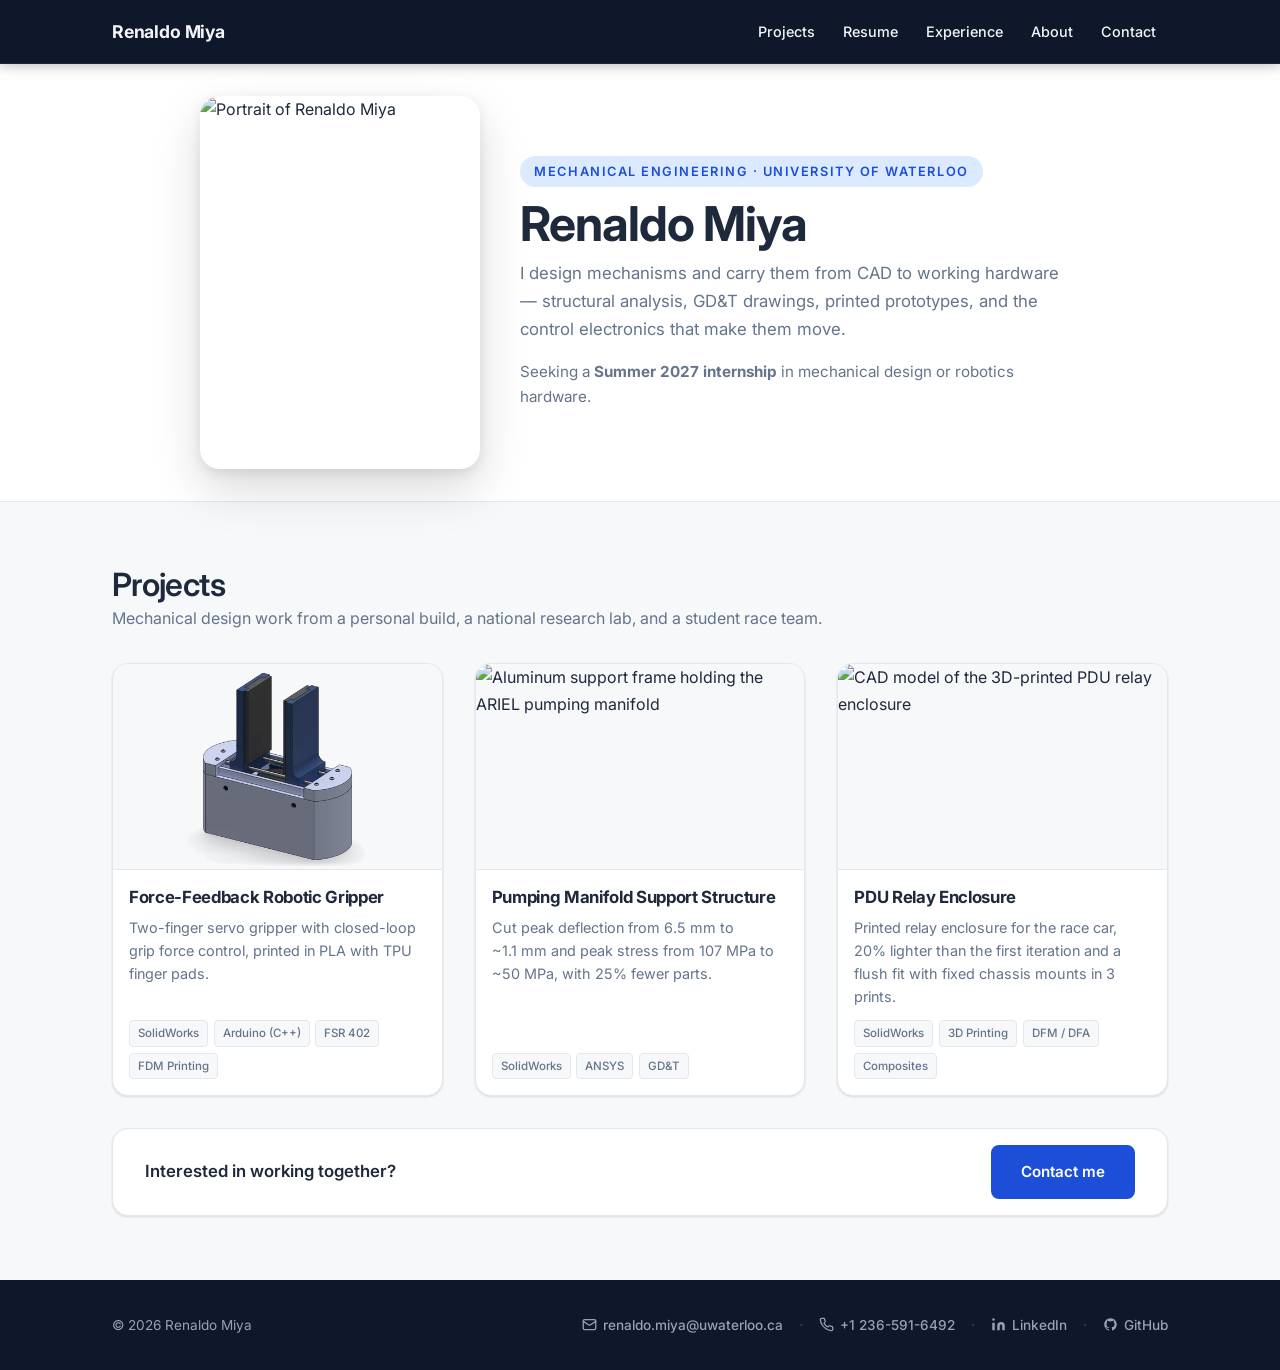
==== commit 8198df8b: "Reorder nav to Projects, Resume, Experience, About, Contact; remove home experience strip Co-Authore" ====
--- a/index.html
+++ b/index.html
@@ -19,9 +19,9 @@
       <nav aria-label="Main">
         <ul class="nav-links" role="list">
           <li><a href="projects.html">Projects</a></li>
+          <li><a href="assets/resume.pdf" target="_blank" rel="noopener noreferrer">Resume</a></li>
           <li><a href="experience.html">Experience</a></li>
           <li><a href="about.html">About</a></li>
-          <li><a href="assets/resume.pdf" target="_blank" rel="noopener noreferrer">Resume</a></li>
           <li><a href="contact.html">Contact</a></li>
         </ul>
       </nav>
@@ -50,33 +50,6 @@
           </p>
         </div>
 
-      </div>
-    </section>
-
-    <!-- EXPERIENCE STRIP: one line per role, full detail on experience.html -->
-    <section class="exp-strip" aria-labelledby="exp-strip-title">
-      <div class="container">
-        <div class="exp-strip__head">
-          <h2 id="exp-strip-title">Experience</h2>
-          <a href="experience.html" class="exp-strip__link">View experience &rarr;</a>
-        </div>
-        <ul class="exp-strip__list" role="list">
-          <li class="exp-strip__row">
-            <span class="exp-strip__company">Amphenol</span>
-            <span class="exp-strip__role">Design Engineering Intern</span>
-            <span class="exp-strip__dates"><time datetime="2026-09">Sep 2026</time> &ndash; <time datetime="2026-12">Dec 2026</time></span>
-          </li>
-          <li class="exp-strip__row">
-            <span class="exp-strip__company">TRIUMF</span>
-            <span class="exp-strip__role">Mechanical Engineering Assistant</span>
-            <span class="exp-strip__dates"><time datetime="2026-01">Jan 2026</time> &ndash; <time datetime="2026-04">Apr 2026</time></span>
-          </li>
-          <li class="exp-strip__row">
-            <span class="exp-strip__company">BC Hydro</span>
-            <span class="exp-strip__role">Mechanical Engineering Co-op</span>
-            <span class="exp-strip__dates"><time datetime="2024-05">May 2024</time> &ndash; <time datetime="2024-08">Aug 2024</time></span>
-          </li>
-        </ul>
       </div>
     </section>
 
--- a/style.css
+++ b/style.css
@@ -662,53 +662,6 @@
   .exp-card__meta { flex-direction: column; }
 }
 
-/* ---- Home: one line per role above the projects ---- */
-.exp-strip { padding-top: var(--space-lg); }
-
-.exp-strip__head {
-  display: flex;
-  flex-wrap: wrap;
-  justify-content: space-between;
-  align-items: baseline;
-  gap: var(--space-sm) var(--space-md);
-  margin-bottom: var(--space-md);
-}
-
-.exp-strip__head h2 { font-size: 1.35rem; }
-.exp-strip__link { font-size: 0.95rem; font-weight: 600; }
-
-.exp-strip__list {
-  background: var(--color-surface);
-  border: 1px solid var(--color-border);
-  border-radius: var(--radius-lg);
-  box-shadow: var(--shadow-sm);
-}
-
-.exp-strip__row {
-  display: grid;
-  grid-template-columns: 8rem minmax(0, 1fr) auto;
-  align-items: baseline;
-  gap: 0.25rem var(--space-md);
-  padding: 0.7rem var(--space-lg);
-  font-size: 0.95rem;
-}
-
-.exp-strip__row + .exp-strip__row { border-top: 1px solid var(--color-border); }
-
-.exp-strip__company { font-weight: 700; }
-.exp-strip__role,
-.exp-strip__dates { color: var(--color-text-muted); }
-.exp-strip__dates { font-size: 0.875rem; white-space: nowrap; }
-
-@media (max-width: 640px) {
-  /* Company and dates on one line, the title under them */
-  .exp-strip__row {
-    grid-template-columns: minmax(0, 1fr) auto;
-    padding: 0.6rem var(--space-md);
-  }
-  .exp-strip__role { grid-column: 1 / -1; grid-row: 2; }
-}
-
 /* ============================================================
    CONTACT PAGE
    ============================================================ */
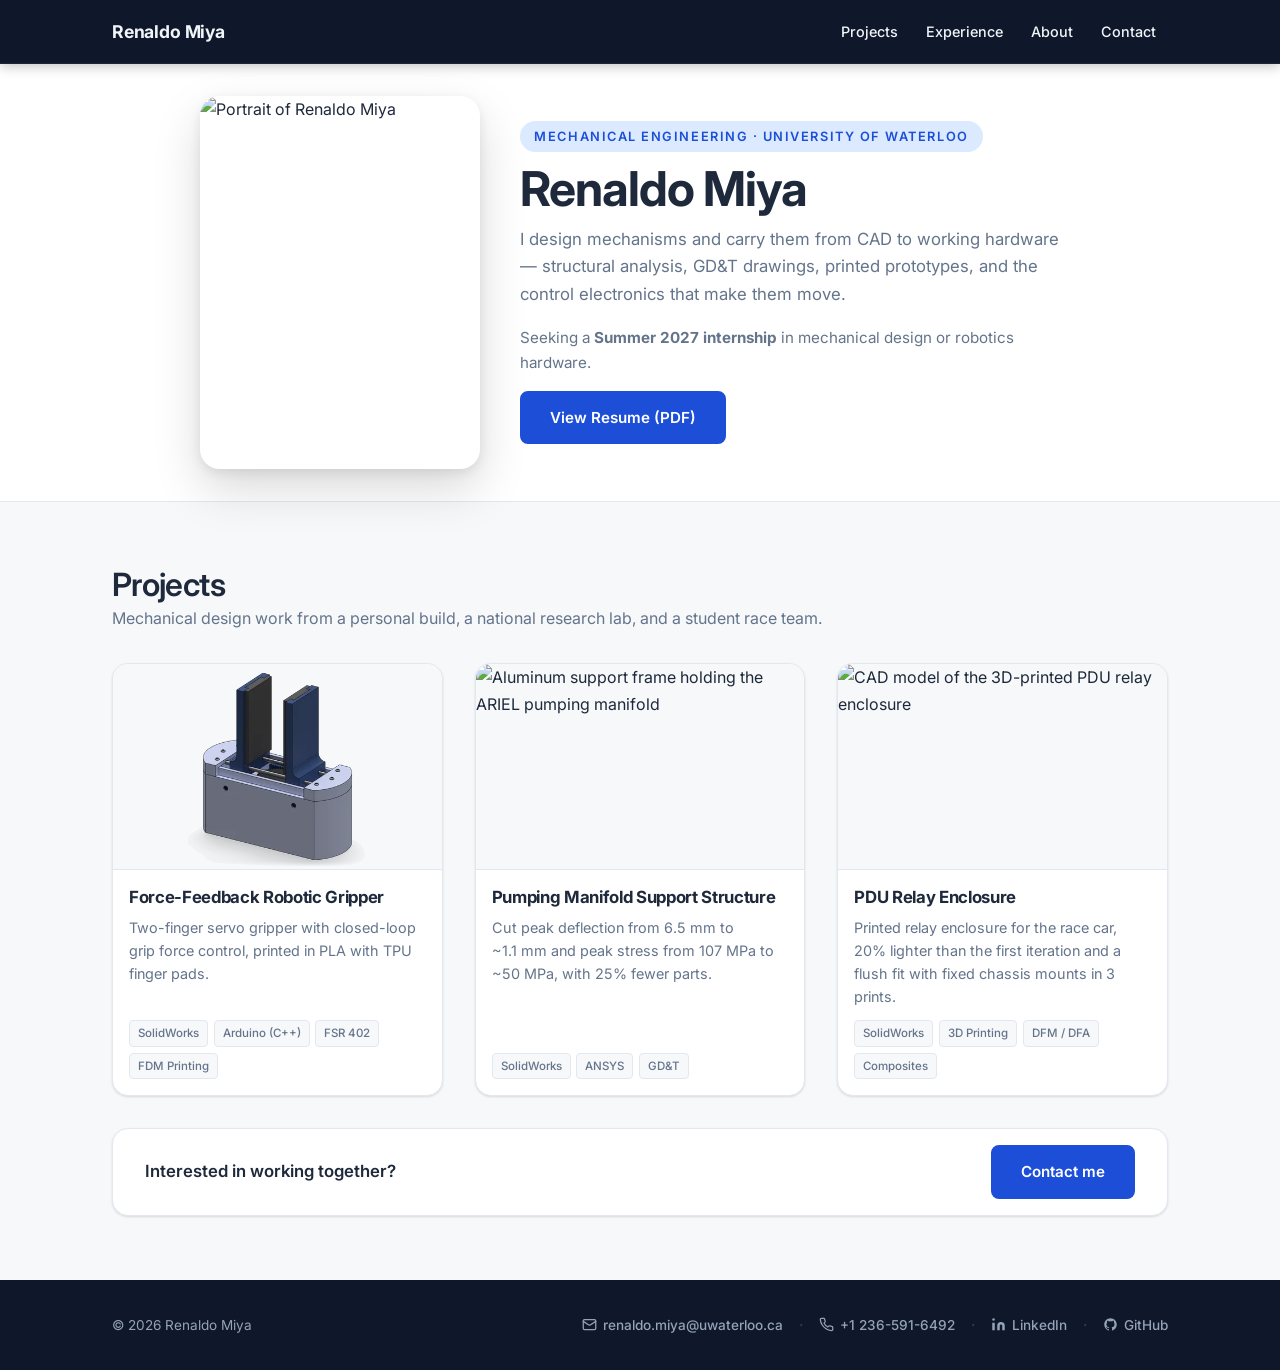
==== commit 67edd1ae: "Move resume link from the nav to a button in the home intro Nav is now Projects, Experience, About, " ====
--- a/index.html
+++ b/index.html
@@ -19,7 +19,6 @@
       <nav aria-label="Main">
         <ul class="nav-links" role="list">
           <li><a href="projects.html">Projects</a></li>
-          <li><a href="assets/resume.pdf" target="_blank" rel="noopener noreferrer">Resume</a></li>
           <li><a href="experience.html">Experience</a></li>
           <li><a href="about.html">About</a></li>
           <li><a href="contact.html">Contact</a></li>
@@ -47,6 +46,9 @@
           </p>
           <p class="hero-seeking">
             Seeking a <strong>Summer 2027 internship</strong> in mechanical design or robotics hardware.
+          </p>
+          <p class="hero-cta mt-md">
+            <a href="assets/resume.pdf" class="btn btn-primary" target="_blank" rel="noopener">View Resume (PDF)</a>
           </p>
         </div>
 
--- a/style.css
+++ b/style.css
@@ -185,7 +185,7 @@
 
 /* The nav needs no JavaScript: the links stay inline, and on small phones
    they wrap onto a second row rather than overflowing the viewport.
-   Breakpoints are sized for five links. */
+   Breakpoints leave room for the longer "Experience" link. */
 @media (max-width: 640px) {
   .nav-inner { gap: var(--space-sm); }
   .nav-logo  { font-size: 1rem; }
@@ -347,7 +347,15 @@
   .hero-content {
     width: 100%;
     max-width: 420px;
+    display: flex;
+    flex-direction: column;
+    align-items: flex-start;
   }
+
+  /* The resume button moves up under the name so it shows on first load */
+  .hero-eyebrow,
+  .hero-headline { order: -2; }
+  .hero-content .hero-cta { order: -1; margin: 0 0 var(--space-md); }
 }
 
 /* ============================================================
